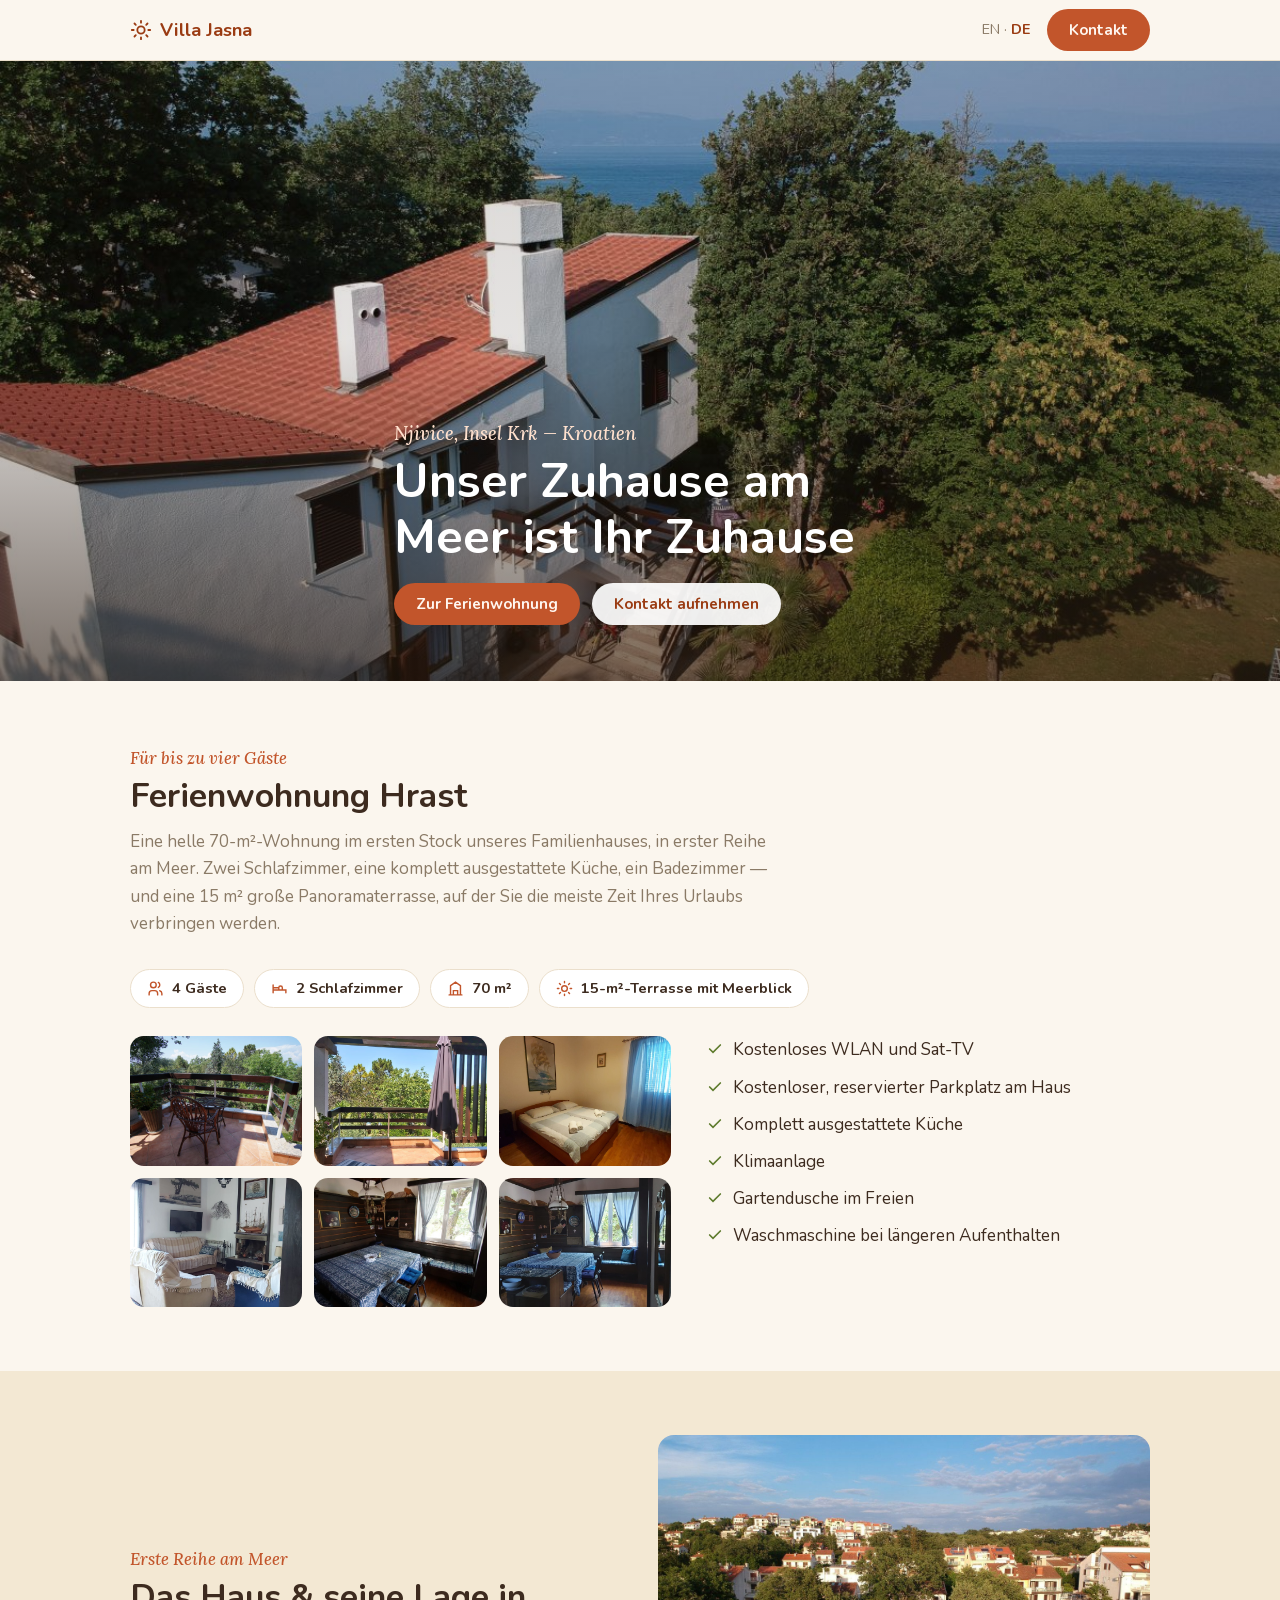
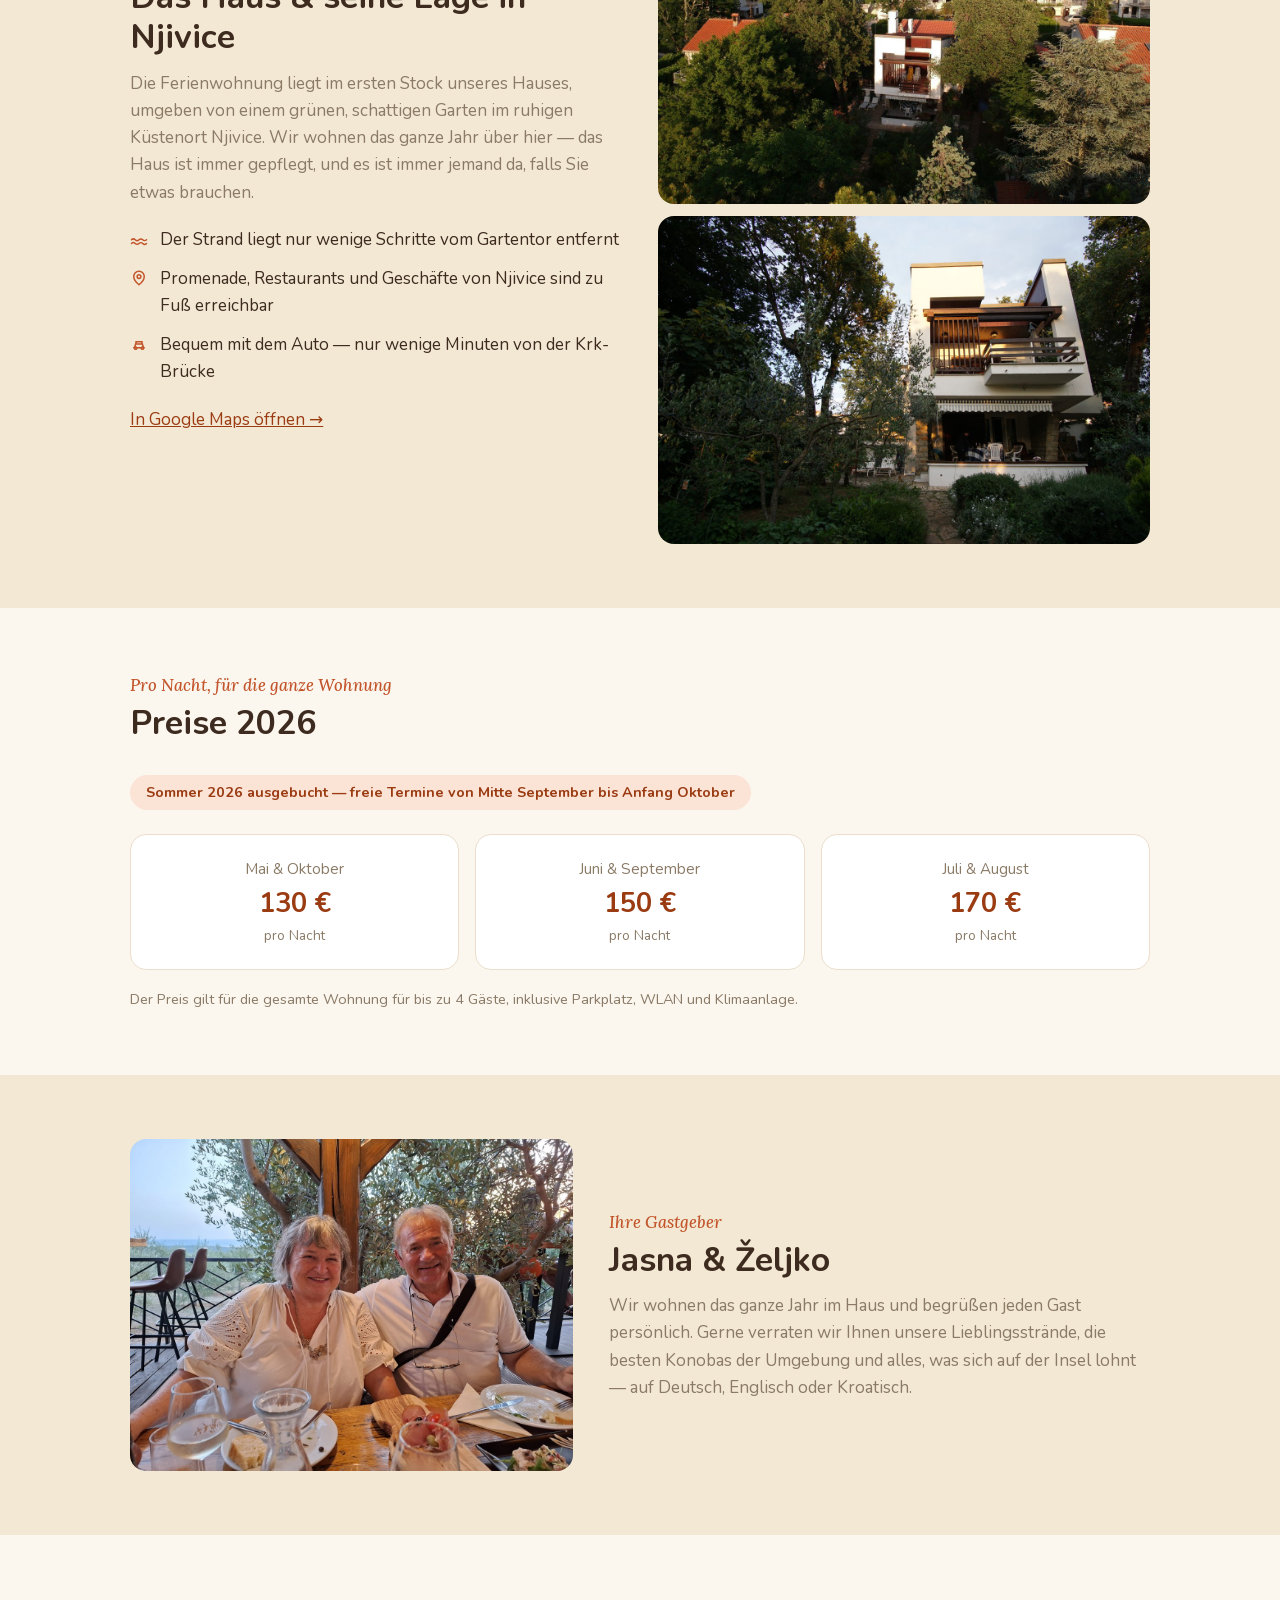
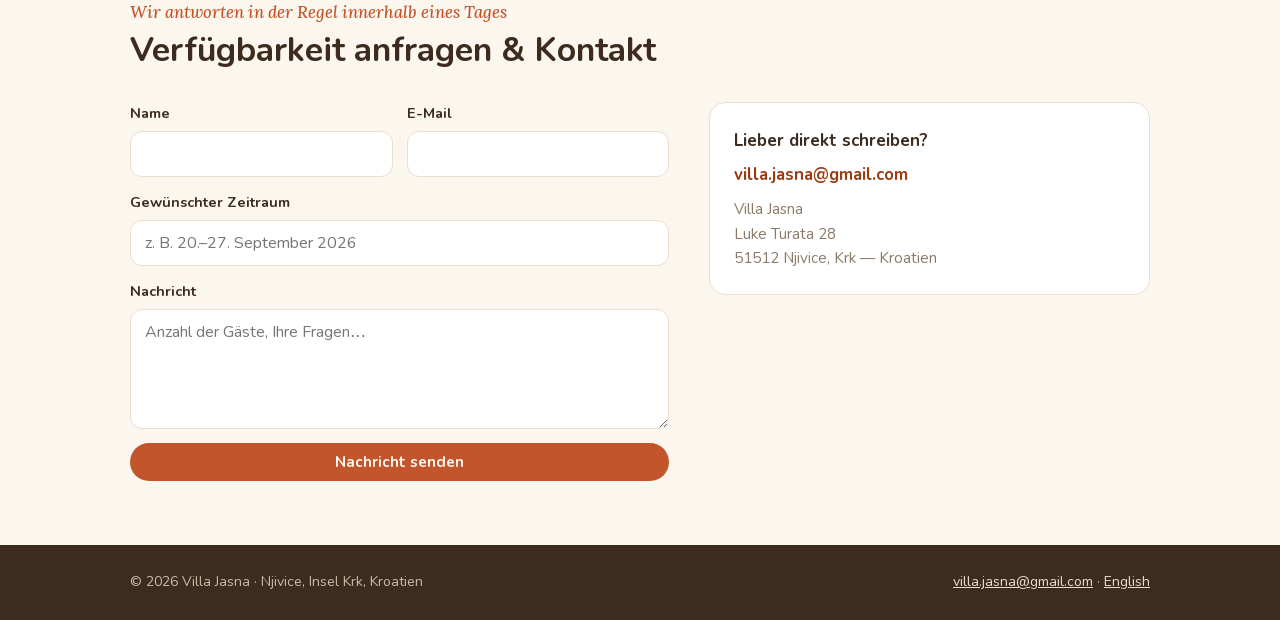
==== de/index.html @ 8fb90301 "Add files via upload" ====
<!DOCTYPE html>
<html lang="de">
<head>
  <meta charset="utf-8">
  <meta name="viewport" content="width=device-width, initial-scale=1">
  <title>Villa Jasna — Ferienwohnung am Meer in Njivice, Krk</title>
  <meta name="description" content="Familiengeführte Ferienwohnung mit Panoramaterrasse, erste Reihe am Meer in Njivice auf der Insel Krk, Kroatien. Bis zu 4 Gäste, kostenloser Parkplatz, Gastgeber vor Ort.">
  <link rel="canonical" href="https://villajasnakrk.eu/de/">
  <link rel="alternate" hreflang="en" href="https://villajasnakrk.eu/">
  <link rel="alternate" hreflang="de" href="https://villajasnakrk.eu/de/">
  <link rel="alternate" hreflang="x-default" href="https://villajasnakrk.eu/">
  <link rel="stylesheet" href="../assets/css/style.css">
  <link rel="icon" href="data:image/svg+xml,%3Csvg xmlns='http://www.w3.org/2000/svg' viewBox='0 0 24 24'%3E%3Ccircle cx='12' cy='12' r='5' fill='%23c2552b'/%3E%3C/svg%3E">
</head>
<body>

<header class="site-header">
  <div class="wrap">
    <a class="brand" href="#top" aria-label="Villa Jasna — zum Seitenanfang">
      <svg viewBox="0 0 24 24" fill="none" stroke="currentColor" stroke-width="2" stroke-linecap="round" aria-hidden="true"><circle cx="12" cy="12" r="4"/><path d="M12 2v2M12 20v2M4.9 4.9l1.4 1.4M17.7 17.7l1.4 1.4M2 12h2M20 12h2M4.9 19.1l1.4-1.4M17.7 6.3l1.4-1.4"/></svg>
      Villa Jasna
    </a>
    <div class="header-right">
      <nav class="lang" aria-label="Sprache">
        <a href="../" lang="en" hreflang="en">EN</a> · <span class="active" aria-current="page">DE</span>
      </nav>
      <a class="btn" href="#contact">Kontakt</a>
    </div>
  </div>
</header>

<main id="top">

  <div class="hero">
    <img src="../assets/img/villa-jasna-aerial-sea.jpg" alt="Luftaufnahme der Villa Jasna mit dem Meer direkt hinter dem Haus" fetchpriority="high">
    <div class="hero-overlay">
      <div class="wrap hero-content">
        <p class="kicker">Njivice, Insel Krk — Kroatien</p>
        <h1>Unser Zuhause am Meer ist Ihr Zuhause</h1>
        <div class="hero-actions">
          <a class="btn" href="#apartment">Zur Ferienwohnung</a>
          <a class="btn btn-ghost" href="#contact">Kontakt aufnehmen</a>
        </div>
      </div>
    </div>
  </div>

  <section id="apartment">
    <div class="wrap">
      <div class="section-head">
        <p class="kicker">Für bis zu vier Gäste</p>
        <h2>Ferienwohnung Hrast</h2>
        <p>Eine helle 70-m²-Wohnung im ersten Stock unseres Familienhauses, in erster Reihe am Meer. Zwei Schlafzimmer, eine komplett ausgestattete Küche, ein Badezimmer — und eine 15 m² große Panoramaterrasse, auf der Sie die meiste Zeit Ihres Urlaubs verbringen werden.</p>
      </div>
      <div class="facts">
        <span class="fact"><svg viewBox="0 0 24 24" fill="none" stroke="currentColor" stroke-width="2" stroke-linecap="round" aria-hidden="true"><path d="M9 11a4 4 0 1 0 0-8 4 4 0 0 0 0 8zM3 21v-2a4 4 0 0 1 4-4h4a4 4 0 0 1 4 4v2M16 3.5a4 4 0 0 1 0 7M21 21v-2a4 4 0 0 0-3-3.85"/></svg>4 Gäste</span>
        <span class="fact"><svg viewBox="0 0 24 24" fill="none" stroke="currentColor" stroke-width="2" stroke-linecap="round" aria-hidden="true"><path d="M3 7v11M3 14h18v4M3 11h8v3M11 11a2.5 2.5 0 0 1 5 0v3"/></svg>2 Schlafzimmer</span>
        <span class="fact"><svg viewBox="0 0 24 24" fill="none" stroke="currentColor" stroke-width="2" stroke-linecap="round" aria-hidden="true"><path d="M3 21h18M5 21V8l7-5 7 5v13M9 21v-6h6v6"/></svg>70 m²</span>
        <span class="fact"><svg viewBox="0 0 24 24" fill="none" stroke="currentColor" stroke-width="2" stroke-linecap="round" aria-hidden="true"><circle cx="12" cy="12" r="4"/><path d="M12 2v2M12 20v2M4.9 4.9l1.4 1.4M17.7 17.7l1.4 1.4M2 12h2M20 12h2M4.9 19.1l1.4-1.4M17.7 6.3l1.4-1.4"/></svg>15-m²-Terrasse mit Meerblick</span>
      </div>
      <div class="apartment-grid">
        <div class="gallery" aria-label="Fotos der Ferienwohnung">
          <button type="button"><img src="../assets/img/terrace-seating.jpg" alt="Terrasse mit Tisch und Korbstühlen, Blick ins Grüne und aufs Meer" loading="lazy"></button>
          <button type="button"><img src="../assets/img/terrace-loungers.jpg" alt="Sonnenliegen und Sonnenschirm auf der gefliesten Terrasse" loading="lazy"></button>
          <button type="button"><img src="../assets/img/bedroom.jpg" alt="Schlafzimmer mit Doppelbett und Holzboden" loading="lazy"></button>
          <button type="button"><img src="../assets/img/living-room.jpg" alt="Wohnzimmer mit Sofas, Fernseher und Kamin" loading="lazy"></button>
          <button type="button"><img src="../assets/img/dining-room.jpg" alt="Esszimmer mit großem Tisch und Sitzbänken" loading="lazy"></button>
          <button type="button"><img src="../assets/img/dining-kitchen.jpg" alt="Essbereich neben der Küche" loading="lazy"></button>
        </div>
        <ul class="amenities">
          <li><svg viewBox="0 0 24 24" fill="none" stroke="currentColor" stroke-width="2.5" stroke-linecap="round" aria-hidden="true"><path d="M4 12l5 5L20 6"/></svg>Kostenloses WLAN und Sat-TV</li>
          <li><svg viewBox="0 0 24 24" fill="none" stroke="currentColor" stroke-width="2.5" stroke-linecap="round" aria-hidden="true"><path d="M4 12l5 5L20 6"/></svg>Kostenloser, reservierter Parkplatz am Haus</li>
          <li><svg viewBox="0 0 24 24" fill="none" stroke="currentColor" stroke-width="2.5" stroke-linecap="round" aria-hidden="true"><path d="M4 12l5 5L20 6"/></svg>Komplett ausgestattete Küche</li>
          <li><svg viewBox="0 0 24 24" fill="none" stroke="currentColor" stroke-width="2.5" stroke-linecap="round" aria-hidden="true"><path d="M4 12l5 5L20 6"/></svg>Klimaanlage</li>
          <li><svg viewBox="0 0 24 24" fill="none" stroke="currentColor" stroke-width="2.5" stroke-linecap="round" aria-hidden="true"><path d="M4 12l5 5L20 6"/></svg>Gartendusche im Freien</li>
          <li><svg viewBox="0 0 24 24" fill="none" stroke="currentColor" stroke-width="2.5" stroke-linecap="round" aria-hidden="true"><path d="M4 12l5 5L20 6"/></svg>Waschmaschine bei längeren Aufenthalten</li>
        </ul>
      </div>
    </div>
  </section>

  <section id="location" class="tinted">
    <div class="wrap">
      <div class="location-grid">
        <div>
          <div class="section-head" style="margin-bottom: 0;">
            <p class="kicker">Erste Reihe am Meer</p>
            <h2>Das Haus &amp; seine Lage in Njivice</h2>
            <p>Die Ferienwohnung liegt im ersten Stock unseres Hauses, umgeben von einem grünen, schattigen Garten im ruhigen Küstenort Njivice. Wir wohnen das ganze Jahr über hier — das Haus ist immer gepflegt, und es ist immer jemand da, falls Sie etwas brauchen.</p>
          </div>
          <ul class="loc-points">
            <li><svg viewBox="0 0 24 24" fill="none" stroke="currentColor" stroke-width="2" stroke-linecap="round" aria-hidden="true"><path d="M2 18c1.5-1.5 3.5-1.5 5 0s3.5 1.5 5 0 3.5-1.5 5 0 3.5 1.5 5 0M2 13c1.5-1.5 3.5-1.5 5 0s3.5 1.5 5 0 3.5-1.5 5 0 3.5 1.5 5 0"/></svg>Der Strand liegt nur wenige Schritte vom Gartentor entfernt</li>
            <li><svg viewBox="0 0 24 24" fill="none" stroke="currentColor" stroke-width="2" stroke-linecap="round" aria-hidden="true"><path d="M12 21s-7-5.5-7-11a7 7 0 0 1 14 0c0 5.5-7 11-7 11z"/><circle cx="12" cy="10" r="2.5"/></svg>Promenade, Restaurants und Geschäfte von Njivice sind zu Fuß erreichbar</li>
            <li><svg viewBox="0 0 24 24" fill="none" stroke="currentColor" stroke-width="2" stroke-linecap="round" aria-hidden="true"><path d="M5 17h14M6 17l1.5-5h9L18 17M8 12V9h8v3"/><circle cx="7.5" cy="17.5" r="1.5"/><circle cx="16.5" cy="17.5" r="1.5"/></svg>Bequem mit dem Auto — nur wenige Minuten von der Krk-Brücke</li>
          </ul>
          <p style="margin-top: 20px;"><a href="https://maps.google.com/?q=Luke+Turata+28,+51512+Njivice,+Croatia" rel="noopener" target="_blank">In Google Maps öffnen →</a></p>
        </div>
        <div class="pics">
          <img src="../assets/img/villa-jasna-aerial-njivice.jpg" alt="Luftaufnahme des Hauses zwischen Bäumen mit dem Ort Njivice im Hintergrund" loading="lazy">
          <img src="../assets/img/house-garden.jpg" alt="Das Haus vom grünen Garten aus gesehen, am Abend" loading="lazy">
        </div>
      </div>
    </div>
  </section>

  <section id="prices">
    <div class="wrap">
      <div class="section-head">
        <p class="kicker">Pro Nacht, für die ganze Wohnung</p>
        <h2>Preise 2026</h2>
      </div>
      <p class="price-badge">Sommer 2026 ausgebucht — freie Termine von Mitte September bis Anfang Oktober</p>
      <div class="price-cards">
        <div class="price-card">
          <p class="season">Mai &amp; Oktober</p>
          <p class="amount">130 €</p>
          <p class="per">pro Nacht</p>
        </div>
        <div class="price-card">
          <p class="season">Juni &amp; September</p>
          <p class="amount">150 €</p>
          <p class="per">pro Nacht</p>
        </div>
        <div class="price-card">
          <p class="season">Juli &amp; August</p>
          <p class="amount">170 €</p>
          <p class="per">pro Nacht</p>
        </div>
      </div>
      <p class="price-note">Der Preis gilt für die gesamte Wohnung für bis zu 4 Gäste, inklusive Parkplatz, WLAN und Klimaanlage.</p>
    </div>
  </section>

  <section id="hosts" class="tinted">
    <div class="wrap">
      <div class="hosts-grid">
        <img src="../assets/img/hosts-jasna-zeljko.jpg" alt="Jasna und Željko, Ihre Gastgeber" loading="lazy">
        <div class="section-head" style="margin-bottom: 0;">
          <p class="kicker">Ihre Gastgeber</p>
          <h2>Jasna &amp; Željko</h2>
          <p>Wir wohnen das ganze Jahr im Haus und begrüßen jeden Gast persönlich. Gerne verraten wir Ihnen unsere Lieblingsstrände, die besten Konobas der Umgebung und alles, was sich auf der Insel lohnt — auf Deutsch, Englisch oder Kroatisch.</p>
        </div>
      </div>
    </div>
  </section>

  <section id="contact">
    <div class="wrap">
      <div class="section-head">
        <p class="kicker">Wir antworten in der Regel innerhalb eines Tages</p>
        <h2>Verfügbarkeit anfragen &amp; Kontakt</h2>
      </div>
      <div class="contact-grid">
        <form action="https://formsubmit.co/villa.jasna@gmail.com" method="POST">
          <p class="thanks">Vielen Dank — Ihre Nachricht wurde gesendet. Wir melden uns bald bei Ihnen!</p>
          <input type="hidden" name="_subject" value="Buchungsanfrage — villajasnakrk.eu">
          <input type="hidden" name="_next" value="https://villajasnakrk.eu/de/?sent=1#contact">
          <input type="text" name="_honey" style="display:none" tabindex="-1" autocomplete="off">
          <div class="field-row">
            <label>Name
              <input type="text" name="name" required autocomplete="name">
            </label>
            <label>E-Mail
              <input type="email" name="email" required autocomplete="email">
            </label>
          </div>
          <label>Gewünschter Zeitraum
            <input type="text" name="dates" placeholder="z. B. 20.–27. September 2026">
          </label>
          <label>Nachricht
            <textarea name="message" required placeholder="Anzahl der Gäste, Ihre Fragen…"></textarea>
          </label>
          <button class="btn" type="submit">Nachricht senden</button>
        </form>
        <div class="direct-box">
          <strong>Lieber direkt schreiben?</strong>
          <a class="mail" href="mailto:villa.jasna@gmail.com">villa.jasna@gmail.com</a>
          <p style="color: var(--muted); font-size: 0.95rem;">Villa Jasna<br>Luke Turata 28<br>51512 Njivice, Krk — Kroatien</p>
        </div>
      </div>
    </div>
  </section>

</main>

<footer class="site-footer">
  <div class="wrap">
    <span>© 2026 Villa Jasna · Njivice, Insel Krk, Kroatien</span>
    <span><a href="mailto:villa.jasna@gmail.com">villa.jasna@gmail.com</a> · <a href="../" lang="en" hreflang="en">English</a></span>
  </div>
</footer>

<dialog class="lightbox" id="lightbox" aria-label="Fotoansicht">
  <img src="" alt="">
  <div class="lb-bar">
    <button type="button" class="lb-prev" aria-label="Vorheriges Foto">‹</button>
    <button type="button" class="lb-close" aria-label="Schließen">✕</button>
    <button type="button" class="lb-next" aria-label="Nächstes Foto">›</button>
  </div>
</dialog>

<script src="../assets/js/main.js"></script>
</body>
</html>
---- assets/css/style.css ----
@font-face {
  font-family: "Nunito";
  font-style: normal;
  font-weight: 200 1000;
  font-display: swap;
  src: url("../fonts/nunito-latin.woff2") format("woff2");
  unicode-range: U+0000-00FF, U+2013-2014, U+2019, U+20AC;
}
@font-face {
  font-family: "Nunito";
  font-style: normal;
  font-weight: 200 1000;
  font-display: swap;
  src: url("../fonts/nunito-latin-ext.woff2") format("woff2");
  unicode-range: U+0100-02BA, U+1E00-1EFF;
}
@font-face {
  font-family: "Lora";
  font-style: italic;
  font-weight: 500;
  font-display: swap;
  src: url("../fonts/lora-italic-latin.woff2") format("woff2");
  unicode-range: U+0000-00FF, U+2013-2014, U+2019, U+20AC;
}
@font-face {
  font-family: "Lora";
  font-style: italic;
  font-weight: 500;
  font-display: swap;
  src: url("../fonts/lora-italic-latin-ext.woff2") format("woff2");
  unicode-range: U+0100-02BA, U+1E00-1EFF;
}

:root {
  --bg: #fbf6ee;
  --card: #ffffff;
  --sand: #f3e8d3;
  --ink: #3d2b1f;
  --muted: #8a7a66;
  --terra: #c2552b;
  --terra-dark: #9a3b12;
  --terra-soft: #fbe3d6;
  --olive: #5e7b2d;
  --olive-bg: #edf3dd;
  --line: #ebdfcc;
}

* { box-sizing: border-box; margin: 0; padding: 0; }
html { scroll-behavior: smooth; }
body {
  font-family: "Nunito", system-ui, sans-serif;
  background: var(--bg);
  color: var(--ink);
  line-height: 1.6;
  font-size: 17px;
}
img { max-width: 100%; display: block; }
a { color: var(--terra-dark); }

.wrap { max-width: 1060px; margin: 0 auto; padding: 0 20px; }

/* Header */
.site-header {
  position: sticky;
  top: 0;
  z-index: 50;
  background: rgba(251, 246, 238, 0.94);
  backdrop-filter: blur(6px);
  border-bottom: 1px solid var(--line);
}
.site-header .wrap {
  display: flex;
  align-items: center;
  justify-content: space-between;
  height: 60px;
}
.brand {
  display: flex;
  align-items: center;
  gap: 8px;
  font-weight: 700;
  font-size: 1.15rem;
  color: var(--terra-dark);
  text-decoration: none;
}
.brand svg { width: 22px; height: 22px; }
.header-right { display: flex; align-items: center; gap: 16px; }
.lang { font-size: 0.9rem; color: var(--muted); }
.lang a { text-decoration: none; color: var(--muted); }
.lang .active { color: var(--terra-dark); font-weight: 700; }
.btn {
  display: inline-block;
  background: var(--terra);
  color: #fff7f0;
  font-weight: 700;
  font-size: 0.95rem;
  padding: 9px 22px;
  border-radius: 999px;
  text-decoration: none;
  border: none;
  cursor: pointer;
  font-family: inherit;
  transition: background 0.15s;
}
.btn:hover { background: var(--terra-dark); }
.btn-ghost {
  background: rgba(255, 255, 255, 0.92);
  color: var(--terra-dark);
}
.btn-ghost:hover { background: #ffffff; }

/* Hero */
.hero { position: relative; }
.hero img {
  width: 100%;
  height: min(78vh, 620px);
  object-fit: cover;
}
.hero-overlay {
  position: absolute;
  inset: 0;
  background: linear-gradient(to top, rgba(40, 24, 12, 0.62) 0%, rgba(40, 24, 12, 0.12) 55%, rgba(40, 24, 12, 0.18) 100%);
  display: flex;
  align-items: flex-end;
}
.hero-content { padding-bottom: 56px; color: #fff; }
.hero-content .kicker {
  font-family: "Lora", serif;
  font-style: italic;
  font-size: 1.15rem;
  color: #ffe1ce;
  margin-bottom: 6px;
}
.hero-content h1 {
  font-size: clamp(1.9rem, 5vw, 3rem);
  line-height: 1.15;
  font-weight: 700;
  max-width: 17ch;
  margin-bottom: 18px;
  text-wrap: balance;
}
.hero-actions { display: flex; gap: 12px; flex-wrap: wrap; }

/* Sections */
section { padding: 64px 0; }
section.tinted { background: var(--sand); }
.section-head { max-width: 640px; margin-bottom: 32px; }
.section-head .kicker {
  font-family: "Lora", serif;
  font-style: italic;
  color: var(--terra);
  font-size: 1.05rem;
  margin-bottom: 4px;
}
.section-head h2 {
  font-size: clamp(1.5rem, 3.5vw, 2.1rem);
  line-height: 1.2;
  margin-bottom: 12px;
}
.section-head p { color: var(--muted); }

/* Apartment facts + amenities */
.facts {
  display: flex;
  flex-wrap: wrap;
  gap: 10px;
  margin-bottom: 28px;
}
.fact {
  display: flex;
  align-items: center;
  gap: 8px;
  background: var(--card);
  border: 1px solid var(--line);
  border-radius: 999px;
  padding: 7px 16px;
  font-size: 0.92rem;
  font-weight: 700;
  color: var(--ink);
}
.fact svg { width: 17px; height: 17px; color: var(--terra); flex: none; }

.apartment-grid {
  display: grid;
  grid-template-columns: 1.1fr 0.9fr;
  gap: 36px;
  align-items: start;
}
.amenities { list-style: none; display: grid; gap: 10px; }
.amenities li {
  display: flex;
  gap: 10px;
  align-items: baseline;
  color: var(--ink);
}
.amenities svg { width: 16px; height: 16px; color: var(--olive); flex: none; transform: translateY(2px); }

/* Gallery */
.gallery {
  display: grid;
  grid-template-columns: repeat(3, 1fr);
  gap: 12px;
}
.gallery button {
  border: none;
  padding: 0;
  background: none;
  cursor: pointer;
  border-radius: 14px;
  overflow: hidden;
  aspect-ratio: 4 / 3;
}
.gallery img {
  width: 100%;
  height: 100%;
  object-fit: cover;
  transition: transform 0.25s;
}
.gallery button:hover img { transform: scale(1.04); }

/* Location */
.location-grid {
  display: grid;
  grid-template-columns: 1fr 1fr;
  gap: 36px;
  align-items: center;
}
.location-grid .pics { display: grid; gap: 12px; }
.location-grid .pics img { border-radius: 16px; }
.loc-points { list-style: none; display: grid; gap: 12px; margin-top: 20px; }
.loc-points li { display: flex; gap: 12px; align-items: baseline; }
.loc-points svg { width: 18px; height: 18px; color: var(--terra); flex: none; transform: translateY(3px); }

/* Prices */
.price-badge {
  display: inline-block;
  background: var(--terra-soft);
  color: var(--terra-dark);
  font-weight: 700;
  font-size: 0.9rem;
  padding: 6px 16px;
  border-radius: 999px;
  margin-bottom: 24px;
}
.price-cards {
  display: grid;
  grid-template-columns: repeat(3, 1fr);
  gap: 16px;
}
.price-card {
  background: var(--card);
  border: 1px solid var(--line);
  border-radius: 16px;
  padding: 22px 24px;
  text-align: center;
}
.price-card .season { color: var(--muted); font-size: 0.95rem; }
.price-card .amount { font-size: 1.7rem; font-weight: 700; color: var(--terra-dark); }
.price-card .per { color: var(--muted); font-size: 0.85rem; }
.price-note { color: var(--muted); font-size: 0.9rem; margin-top: 18px; }

/* Hosts */
.hosts-grid {
  display: grid;
  grid-template-columns: 0.9fr 1.1fr;
  gap: 36px;
  align-items: center;
}
.hosts-grid img { border-radius: 16px; }

/* Contact */
.contact-grid {
  display: grid;
  grid-template-columns: 1.1fr 0.9fr;
  gap: 40px;
  align-items: start;
}
form { display: grid; gap: 14px; }
.field-row { display: grid; grid-template-columns: 1fr 1fr; gap: 14px; }
label { font-weight: 700; font-size: 0.9rem; display: grid; gap: 6px; }
input, textarea {
  font-family: inherit;
  font-size: 1rem;
  padding: 11px 14px;
  border: 1px solid var(--line);
  border-radius: 12px;
  background: var(--card);
  color: var(--ink);
  width: 100%;
}
input:focus, textarea:focus {
  outline: 2px solid var(--terra);
  outline-offset: 1px;
  border-color: var(--terra);
}
textarea { min-height: 120px; resize: vertical; }
.direct-box {
  background: var(--card);
  border: 1px solid var(--line);
  border-radius: 16px;
  padding: 24px;
  display: grid;
  gap: 8px;
}
.direct-box .mail {
  font-weight: 700;
  font-size: 1.05rem;
  color: var(--terra-dark);
  text-decoration: none;
  overflow-wrap: anywhere;
}
.direct-box .mail:hover { text-decoration: underline; }
.thanks {
  display: none;
  background: var(--olive-bg);
  color: var(--olive);
  font-weight: 700;
  border-radius: 12px;
  padding: 12px 16px;
}
.thanks.show { display: block; }

/* Footer */
.site-footer {
  background: #3d2b1f;
  color: #c9b9a4;
  font-size: 0.88rem;
  padding: 26px 0;
}
.site-footer .wrap {
  display: flex;
  justify-content: space-between;
  gap: 12px;
  flex-wrap: wrap;
}
.site-footer a { color: #e8dcc9; }

/* Lightbox */
dialog.lightbox {
  border: none;
  background: transparent;
  padding: 0;
  max-width: 92vw;
  max-height: 92vh;
}
dialog.lightbox::backdrop { background: rgba(30, 18, 8, 0.85); }
dialog.lightbox img {
  max-width: 92vw;
  max-height: 86vh;
  border-radius: 12px;
  object-fit: contain;
  margin: 0 auto;
}
.lb-bar {
  display: flex;
  justify-content: center;
  gap: 10px;
  margin-top: 12px;
}
.lb-bar button {
  background: rgba(255, 255, 255, 0.92);
  border: none;
  border-radius: 999px;
  width: 42px;
  height: 42px;
  font-size: 1.1rem;
  color: var(--ink);
  cursor: pointer;
}

/* Mobile */
@media (max-width: 760px) {
  section { padding: 48px 0; }
  .apartment-grid, .location-grid, .hosts-grid, .contact-grid, .field-row { grid-template-columns: 1fr; }
  .gallery { grid-template-columns: repeat(2, 1fr); }
  .price-cards { grid-template-columns: 1fr; }
  .hero img { height: 72vh; }
  .header-right .btn { padding: 8px 16px; font-size: 0.88rem; }
  .hosts-grid img { order: -1; }
}
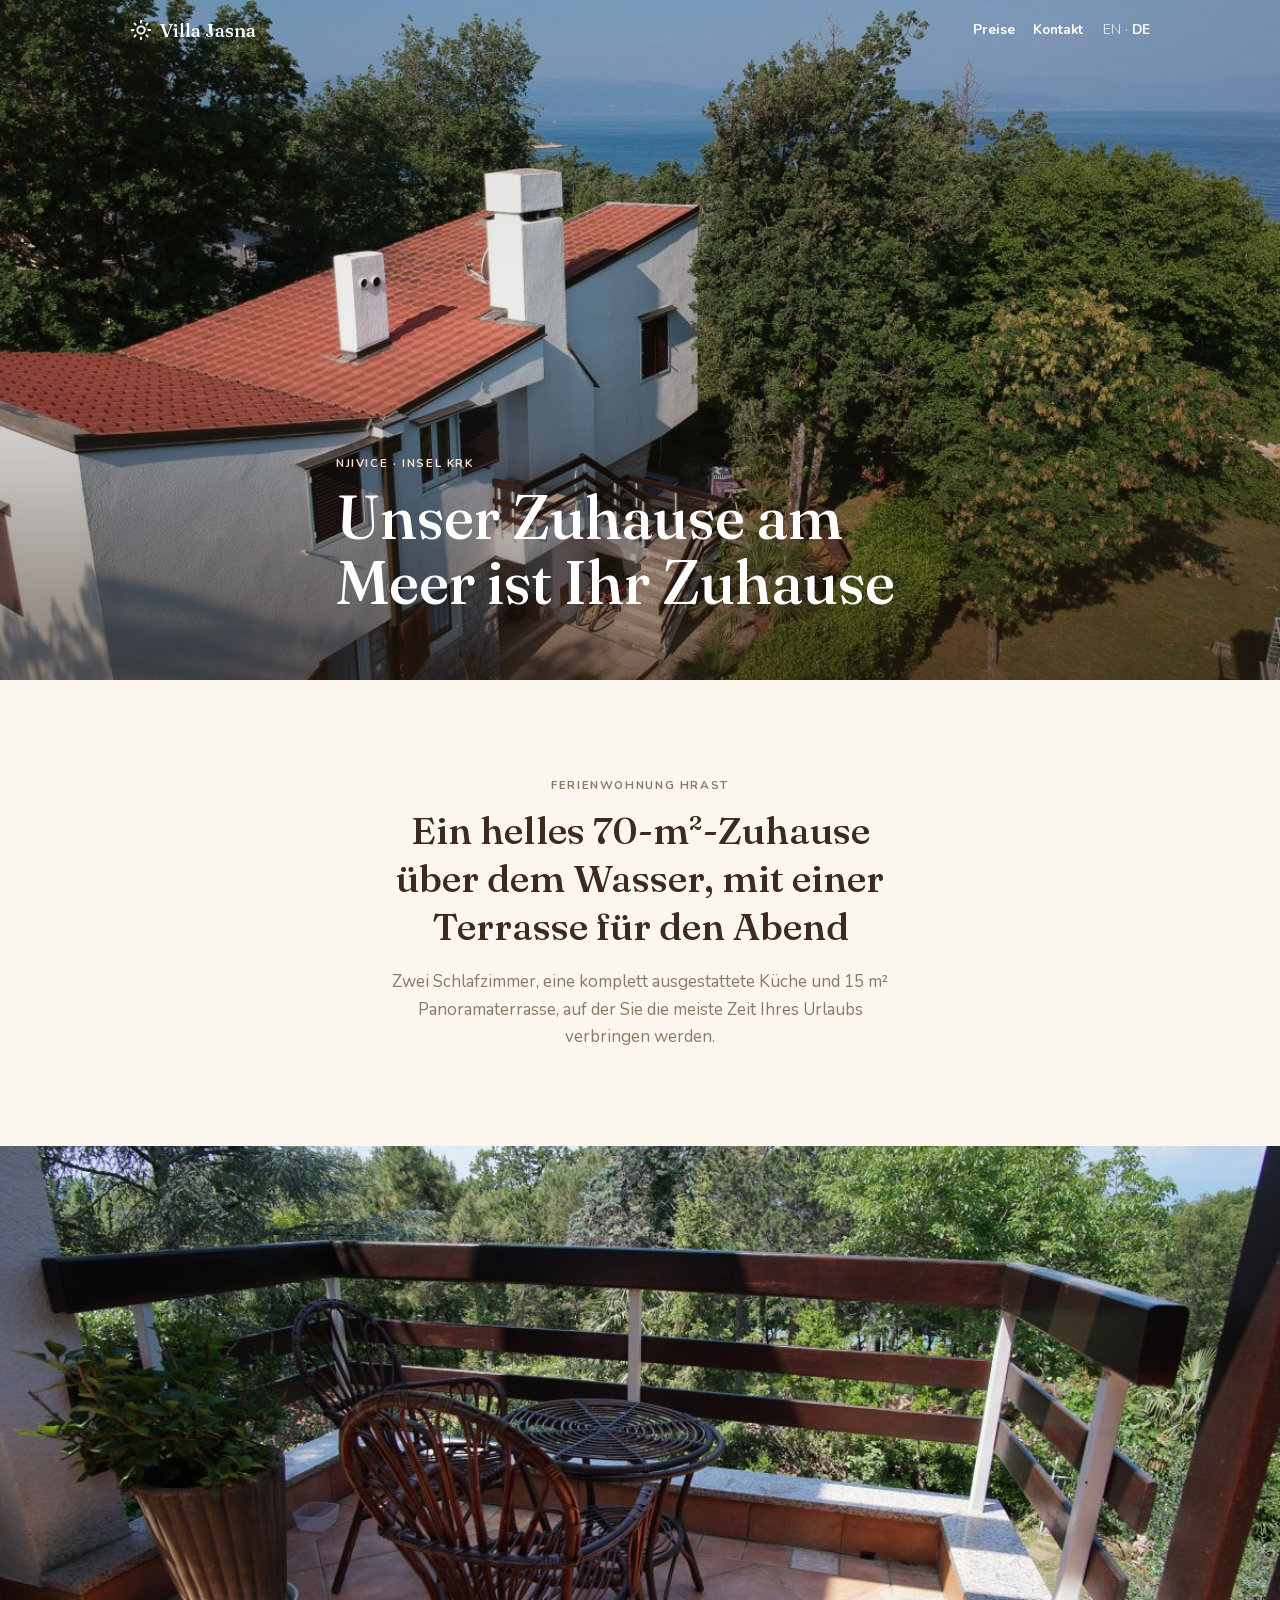
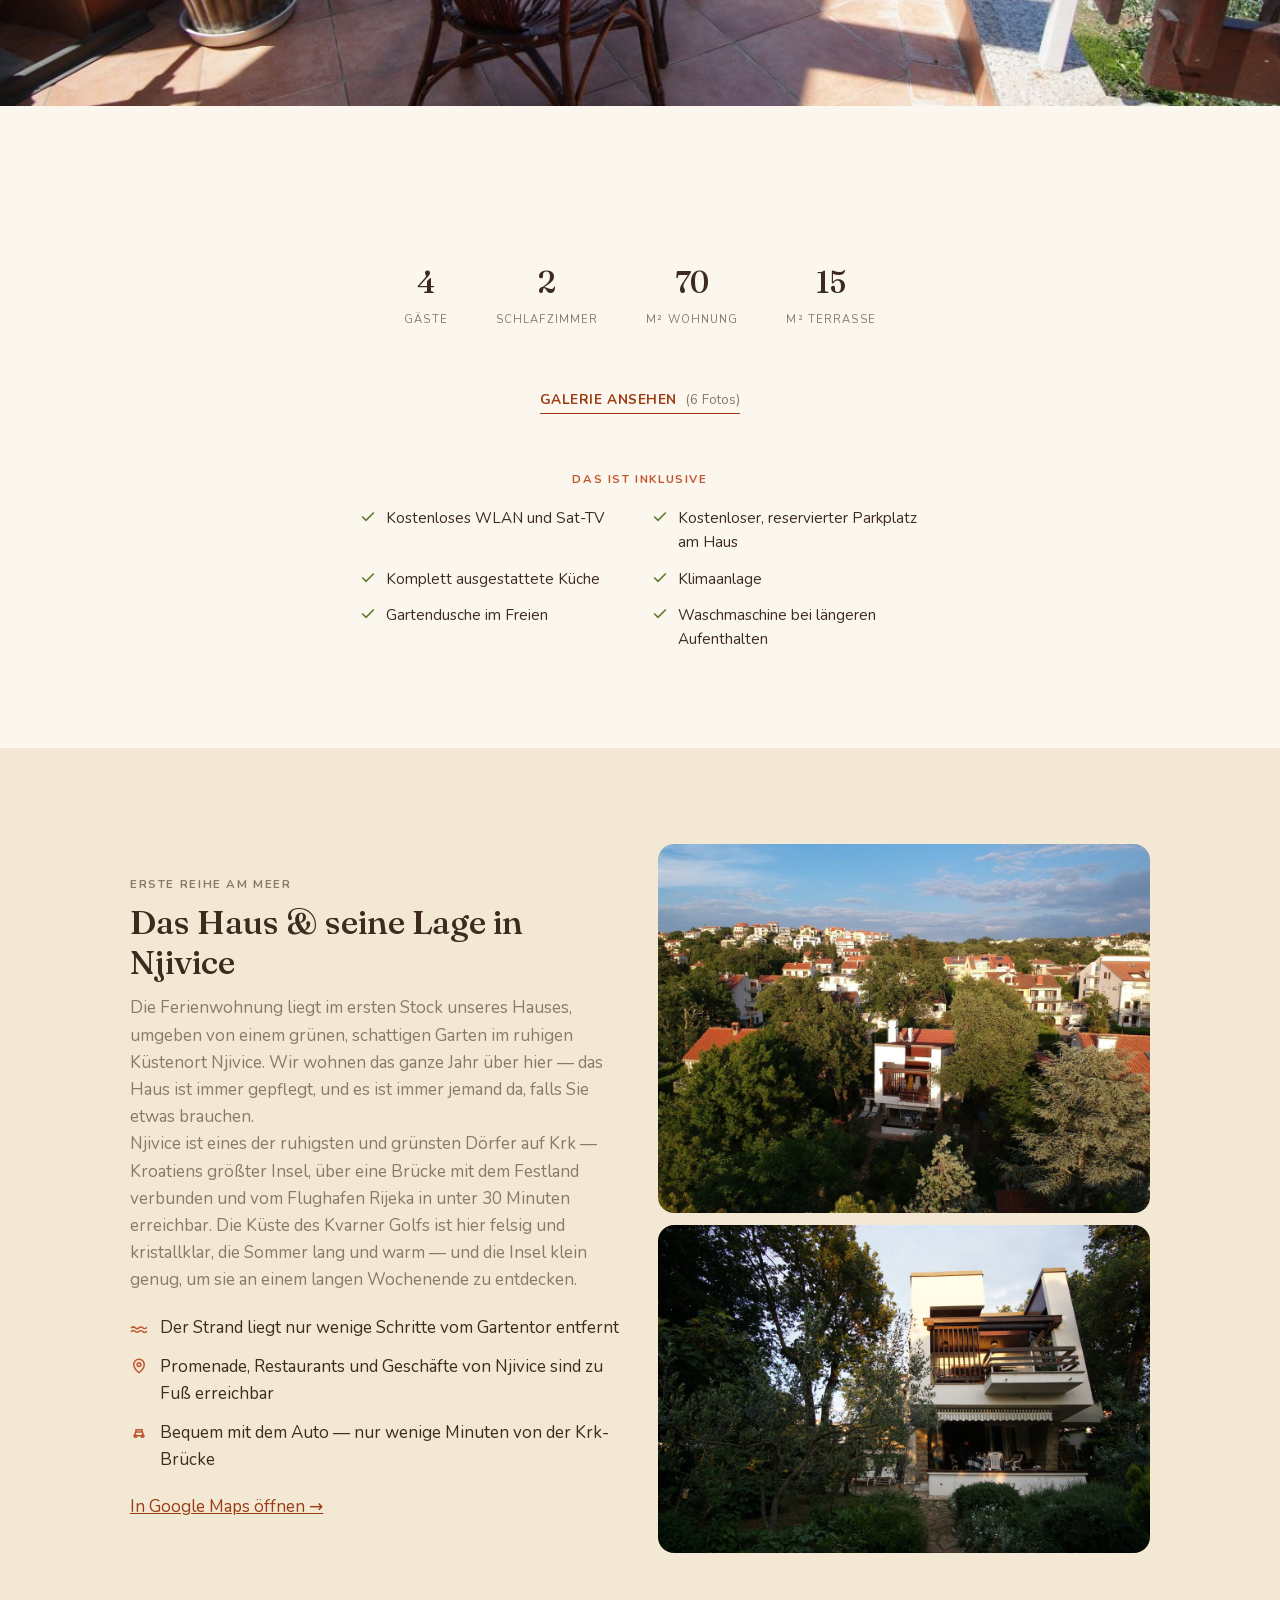
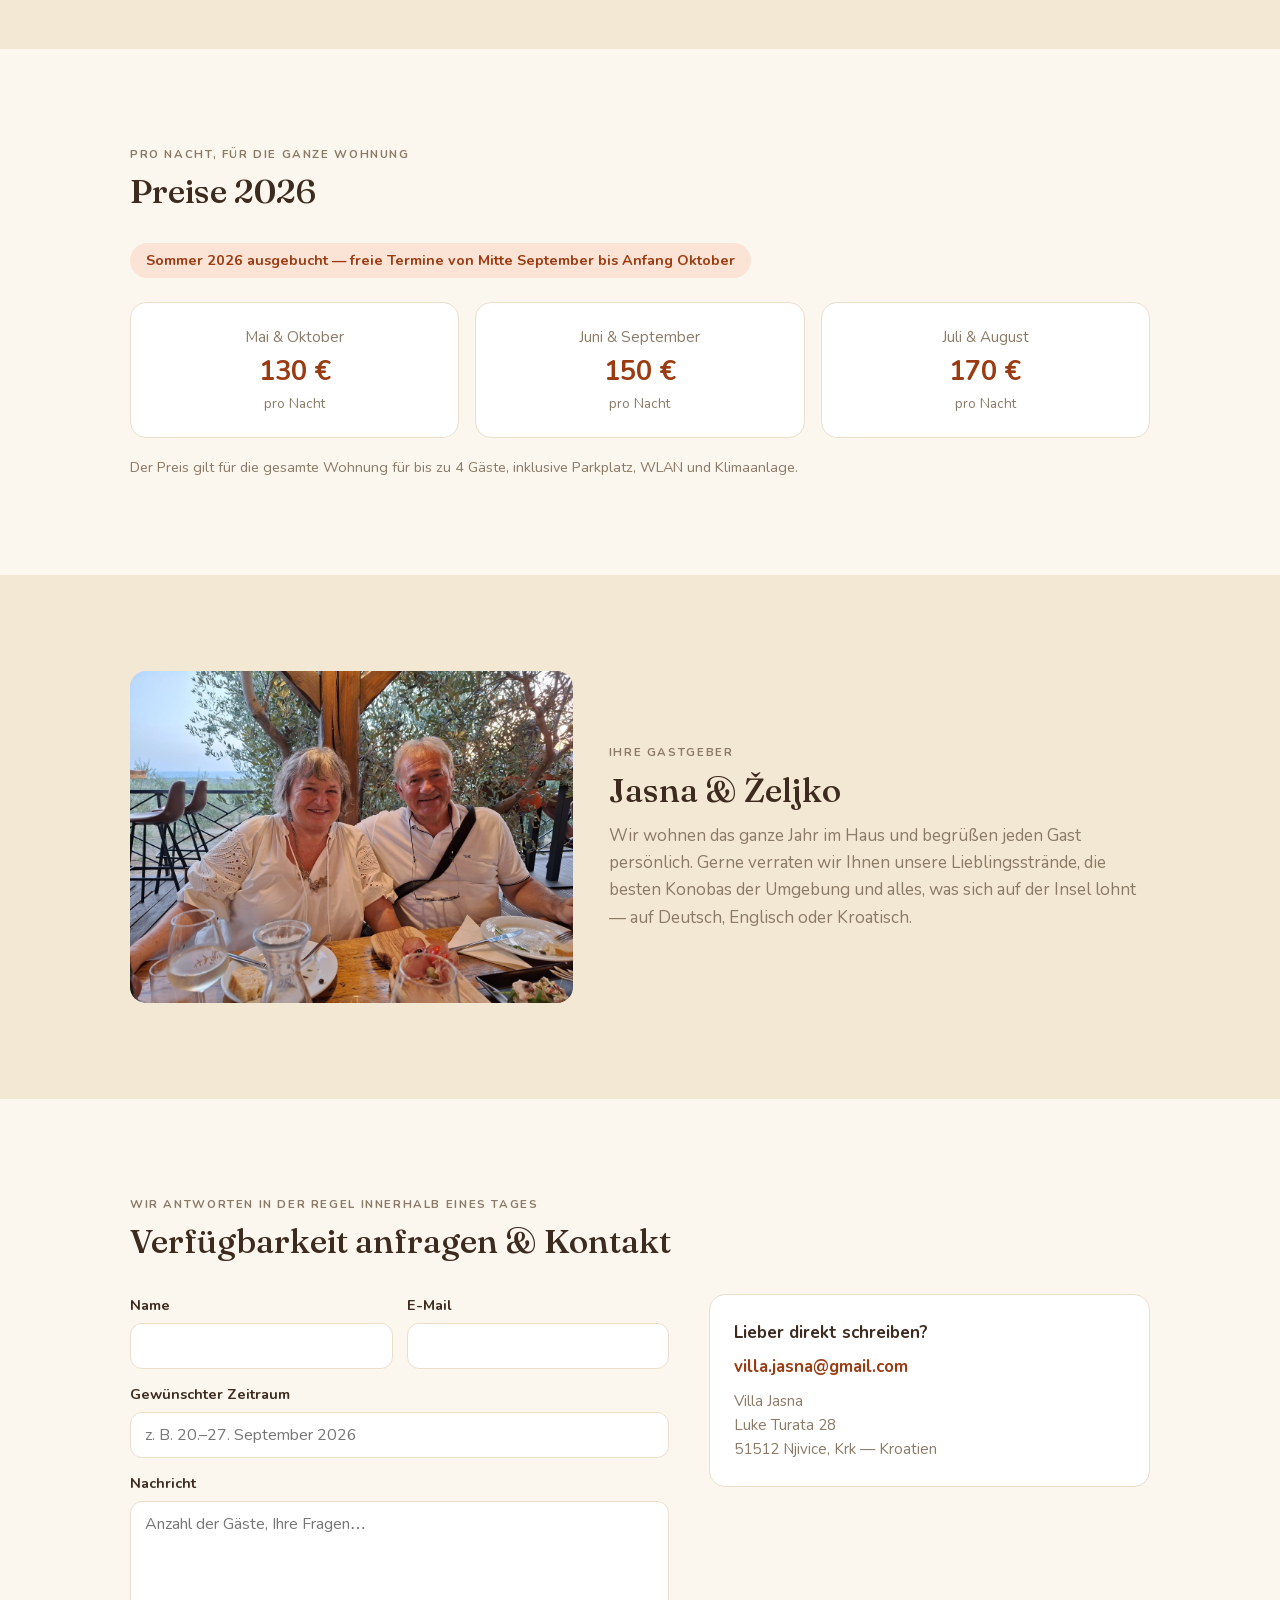
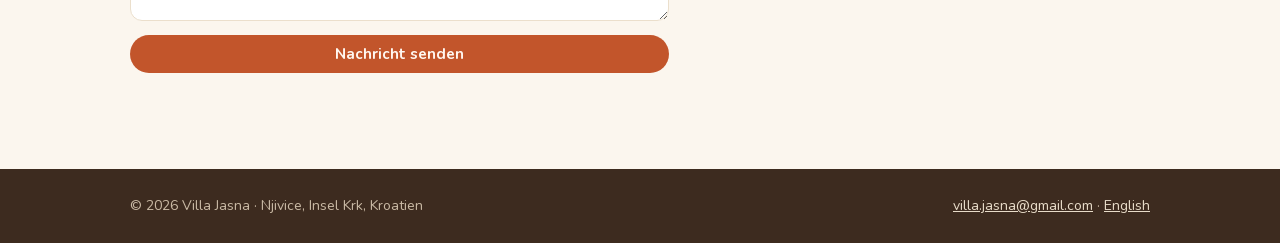
==== commit 7e8fe347: "Add files via upload" ====
--- a/de/index.html
+++ b/de/index.html
@@ -3,13 +3,77 @@
 <head>
   <meta charset="utf-8">
   <meta name="viewport" content="width=device-width, initial-scale=1">
-  <title>Villa Jasna — Ferienwohnung am Meer in Njivice, Krk</title>
-  <meta name="description" content="Familiengeführte Ferienwohnung mit Panoramaterrasse, erste Reihe am Meer in Njivice auf der Insel Krk, Kroatien. Bis zu 4 Gäste, kostenloser Parkplatz, Gastgeber vor Ort.">
+  <title>Ferienwohnung Insel Krk, Kroatien — Villa Jasna Njivice</title>
+  <meta name="description" content="70 m² Ferienwohnung in Njivice, Insel Krk — erste Reihe am Meer, Panoramaterrasse, 2 Schlafzimmer, bis zu 4 Gäste. Gastgeber vor Ort. Ab 130 €/Nacht.">
   <link rel="canonical" href="https://villajasnakrk.eu/de/">
   <link rel="alternate" hreflang="en" href="https://villajasnakrk.eu/">
   <link rel="alternate" hreflang="de" href="https://villajasnakrk.eu/de/">
   <link rel="alternate" hreflang="x-default" href="https://villajasnakrk.eu/">
-  <link rel="stylesheet" href="../assets/css/style.css">
+  <meta property="og:type" content="website">
+  <meta property="og:url" content="https://villajasnakrk.eu/de/">
+  <meta property="og:title" content="Ferienwohnung Insel Krk — Villa Jasna, Njivice">
+  <meta property="og:description" content="70 m² Ferienwohnung, erste Reihe am Meer in Njivice, Krk. Panoramaterrasse, 2 Schlafzimmer, bis zu 4 Gäste. Gastgeber vor Ort. Ab 130 €/Nacht.">
+  <meta property="og:image" content="https://villajasnakrk.eu/assets/img/villa-jasna-aerial-sea.jpg">
+  <meta property="og:image:width" content="1200">
+  <meta property="og:image:height" content="900">
+  <meta property="og:image:alt" content="Luftaufnahme der Villa Jasna mit der Adria direkt hinter dem Haus">
+  <meta property="og:locale" content="de_DE">
+  <meta property="og:locale:alternate" content="en_GB">
+  <meta property="og:site_name" content="Villa Jasna">
+  <meta name="twitter:card" content="summary_large_image">
+  <script type="application/ld+json">
+  {
+    "@context": "https://schema.org",
+    "@type": "LodgingBusiness",
+    "name": "Villa Jasna",
+    "description": "Familiengeführte Ferienwohnung mit Panoramaterrasse, erste Reihe am Meer in Njivice auf der Insel Krk, Kroatien. Bis zu 4 Gäste, 2 Schlafzimmer, kostenloser Parkplatz.",
+    "url": "https://villajasnakrk.eu/de/",
+    "email": "villa.jasna@gmail.com",
+    "address": {
+      "@type": "PostalAddress",
+      "streetAddress": "Luke Turata 28",
+      "addressLocality": "Njivice",
+      "postalCode": "51512",
+      "addressRegion": "Primorje-Gorski Kotar",
+      "addressCountry": "HR"
+    },
+    "geo": {
+      "@type": "GeoCoordinates",
+      "latitude": 45.1736,
+      "longitude": 14.5408
+    },
+    "image": [
+      "https://villajasnakrk.eu/assets/img/villa-jasna-aerial-sea.jpg",
+      "https://villajasnakrk.eu/assets/img/terrace-seating.jpg",
+      "https://villajasnakrk.eu/assets/img/terrace-loungers.jpg",
+      "https://villajasnakrk.eu/assets/img/bedroom.jpg",
+      "https://villajasnakrk.eu/assets/img/living-room.jpg"
+    ],
+    "priceRange": "130–170 € pro Nacht",
+    "currenciesAccepted": "EUR",
+    "availableLanguage": ["Deutsch", "Englisch", "Kroatisch"],
+    "amenityFeature": [
+      {"@type": "LocationFeatureSpecification", "name": "Kostenloses WLAN", "value": true},
+      {"@type": "LocationFeatureSpecification", "name": "Klimaanlage", "value": true},
+      {"@type": "LocationFeatureSpecification", "name": "Kostenloser Parkplatz", "value": true},
+      {"@type": "LocationFeatureSpecification", "name": "Komplett ausgestattete Küche", "value": true},
+      {"@type": "LocationFeatureSpecification", "name": "Meerblick-Terrasse", "value": true},
+      {"@type": "LocationFeatureSpecification", "name": "Gartendusche", "value": true}
+    ],
+    "containsPlace": {
+      "@type": "Apartment",
+      "name": "Ferienwohnung Hrast",
+      "description": "Helle 70 m² Ferienwohnung im ersten Stock, erste Reihe am Meer. 2 Schlafzimmer, Panoramaterrasse 15 m², Badezimmer, komplett ausgestattete Küche.",
+      "numberOfBedrooms": 2,
+      "numberOfBathroomsTotal": 1,
+      "floorSize": {"@type": "QuantitativeValue", "value": 70, "unitCode": "MTK"},
+      "occupancy": {"@type": "QuantitativeValue", "maxValue": 4}
+    },
+    "checkinTime": "14:00",
+    "checkoutTime": "10:00"
+  }
+  </script>
+  <link rel="stylesheet" href="../assets/css/style.css?v=5">
   <link rel="icon" href="data:image/svg+xml,%3Csvg xmlns='http://www.w3.org/2000/svg' viewBox='0 0 24 24'%3E%3Ccircle cx='12' cy='12' r='5' fill='%23c2552b'/%3E%3C/svg%3E">
 </head>
 <body>
@@ -21,10 +85,13 @@
       Villa Jasna
     </a>
     <div class="header-right">
+      <nav class="nav-links" aria-label="Schnellzugriff">
+        <a href="#prices">Preise</a>
+        <a href="#contact">Kontakt</a>
+      </nav>
       <nav class="lang" aria-label="Sprache">
         <a href="../" lang="en" hreflang="en">EN</a> · <span class="active" aria-current="page">DE</span>
       </nav>
-      <a class="btn" href="#contact">Kontakt</a>
     </div>
   </div>
 </header>
@@ -35,38 +102,45 @@
     <img src="../assets/img/villa-jasna-aerial-sea.jpg" alt="Luftaufnahme der Villa Jasna mit dem Meer direkt hinter dem Haus" fetchpriority="high">
     <div class="hero-overlay">
       <div class="wrap hero-content">
-        <p class="kicker">Njivice, Insel Krk — Kroatien</p>
-        <h1>Unser Zuhause am Meer ist Ihr Zuhause</h1>
-        <div class="hero-actions">
-          <a class="btn" href="#apartment">Zur Ferienwohnung</a>
-          <a class="btn btn-ghost" href="#contact">Kontakt aufnehmen</a>
-        </div>
+        <p class="kicker">Njivice · Insel Krk</p>
+        <h1>Unser Zuhause am Meer ist Ihr Zuhause <span class="sr-only">— Ferienwohnung in Njivice, Insel Krk, Kroatien</span></h1>
       </div>
     </div>
   </div>
 
   <section id="apartment">
-    <div class="wrap">
-      <div class="section-head">
-        <p class="kicker">Für bis zu vier Gäste</p>
-        <h2>Ferienwohnung Hrast</h2>
-        <p>Eine helle 70-m²-Wohnung im ersten Stock unseres Familienhauses, in erster Reihe am Meer. Zwei Schlafzimmer, eine komplett ausgestattete Küche, ein Badezimmer — und eine 15 m² große Panoramaterrasse, auf der Sie die meiste Zeit Ihres Urlaubs verbringen werden.</p>
-      </div>
-      <div class="facts">
-        <span class="fact"><svg viewBox="0 0 24 24" fill="none" stroke="currentColor" stroke-width="2" stroke-linecap="round" aria-hidden="true"><path d="M9 11a4 4 0 1 0 0-8 4 4 0 0 0 0 8zM3 21v-2a4 4 0 0 1 4-4h4a4 4 0 0 1 4 4v2M16 3.5a4 4 0 0 1 0 7M21 21v-2a4 4 0 0 0-3-3.85"/></svg>4 Gäste</span>
-        <span class="fact"><svg viewBox="0 0 24 24" fill="none" stroke="currentColor" stroke-width="2" stroke-linecap="round" aria-hidden="true"><path d="M3 7v11M3 14h18v4M3 11h8v3M11 11a2.5 2.5 0 0 1 5 0v3"/></svg>2 Schlafzimmer</span>
-        <span class="fact"><svg viewBox="0 0 24 24" fill="none" stroke="currentColor" stroke-width="2" stroke-linecap="round" aria-hidden="true"><path d="M3 21h18M5 21V8l7-5 7 5v13M9 21v-6h6v6"/></svg>70 m²</span>
-        <span class="fact"><svg viewBox="0 0 24 24" fill="none" stroke="currentColor" stroke-width="2" stroke-linecap="round" aria-hidden="true"><circle cx="12" cy="12" r="4"/><path d="M12 2v2M12 20v2M4.9 4.9l1.4 1.4M17.7 17.7l1.4 1.4M2 12h2M20 12h2M4.9 19.1l1.4-1.4M17.7 6.3l1.4-1.4"/></svg>15-m²-Terrasse mit Meerblick</span>
-      </div>
-      <div class="apartment-grid">
-        <div class="gallery" aria-label="Fotos der Ferienwohnung">
-          <button type="button"><img src="../assets/img/terrace-seating.jpg" alt="Terrasse mit Tisch und Korbstühlen, Blick ins Grüne und aufs Meer" loading="lazy"></button>
-          <button type="button"><img src="../assets/img/terrace-loungers.jpg" alt="Sonnenliegen und Sonnenschirm auf der gefliesten Terrasse" loading="lazy"></button>
-          <button type="button"><img src="../assets/img/bedroom.jpg" alt="Schlafzimmer mit Doppelbett und Holzboden" loading="lazy"></button>
-          <button type="button"><img src="../assets/img/living-room.jpg" alt="Wohnzimmer mit Sofas, Fernseher und Kamin" loading="lazy"></button>
-          <button type="button"><img src="../assets/img/dining-room.jpg" alt="Esszimmer mit großem Tisch und Sitzbänken" loading="lazy"></button>
-          <button type="button"><img src="../assets/img/dining-kitchen.jpg" alt="Essbereich neben der Küche" loading="lazy"></button>
-        </div>
+    <div class="wrap intro-block">
+      <p class="kicker">Ferienwohnung Hrast</p>
+      <h2>Ein helles 70-m²-Zuhause über dem Wasser, mit einer Terrasse für den Abend</h2>
+      <p>Zwei Schlafzimmer, eine komplett ausgestattete Küche und 15 m² Panoramaterrasse, auf der Sie die meiste Zeit Ihres Urlaubs verbringen werden.</p>
+    </div>
+  </section>
+
+  <div class="photo-break">
+    <img src="../assets/img/terrace-seating.jpg" alt="Terrasse mit Tisch und Korbstühlen, Blick ins Grüne und aufs Meer" loading="lazy">
+  </div>
+
+  <section>
+    <div class="wrap">
+      <div class="number-row">
+        <div><p class="big">4</p><p class="label">Gäste</p></div>
+        <div><p class="big">2</p><p class="label">Schlafzimmer</p></div>
+        <div><p class="big">70</p><p class="label">m² Wohnung</p></div>
+        <div><p class="big">15</p><p class="label">m² Terrasse</p></div>
+      </div>
+      <div class="gallery-trigger-wrap">
+        <button type="button" class="gallery-trigger">Galerie ansehen <span>(6 Fotos)</span></button>
+      </div>
+      <div class="gallery" aria-label="Fotos der Ferienwohnung" hidden>
+        <button type="button"><img src="../assets/img/terrace-seating.jpg" alt="Terrasse mit Tisch und Korbstühlen, Blick ins Grüne und aufs Meer" loading="lazy"></button>
+        <button type="button"><img src="../assets/img/terrace-loungers.jpg" alt="Sonnenliegen und Sonnenschirm auf der gefliesten Terrasse" loading="lazy"></button>
+        <button type="button"><img src="../assets/img/bedroom.jpg" alt="Schlafzimmer mit Doppelbett und Holzboden" loading="lazy"></button>
+        <button type="button"><img src="../assets/img/living-room.jpg" alt="Wohnzimmer mit Sofas, Fernseher und Kamin" loading="lazy"></button>
+        <button type="button"><img src="../assets/img/dining-room.jpg" alt="Esszimmer mit großem Tisch und Sitzbänken" loading="lazy"></button>
+        <button type="button"><img src="../assets/img/dining-kitchen.jpg" alt="Essbereich neben der Küche" loading="lazy"></button>
+      </div>
+      <div class="amenities-block">
+        <p class="kicker">Das ist inklusive</p>
         <ul class="amenities">
           <li><svg viewBox="0 0 24 24" fill="none" stroke="currentColor" stroke-width="2.5" stroke-linecap="round" aria-hidden="true"><path d="M4 12l5 5L20 6"/></svg>Kostenloses WLAN und Sat-TV</li>
           <li><svg viewBox="0 0 24 24" fill="none" stroke="currentColor" stroke-width="2.5" stroke-linecap="round" aria-hidden="true"><path d="M4 12l5 5L20 6"/></svg>Kostenloser, reservierter Parkplatz am Haus</li>
@@ -87,6 +161,7 @@
             <p class="kicker">Erste Reihe am Meer</p>
             <h2>Das Haus &amp; seine Lage in Njivice</h2>
             <p>Die Ferienwohnung liegt im ersten Stock unseres Hauses, umgeben von einem grünen, schattigen Garten im ruhigen Küstenort Njivice. Wir wohnen das ganze Jahr über hier — das Haus ist immer gepflegt, und es ist immer jemand da, falls Sie etwas brauchen.</p>
+            <p>Njivice ist eines der ruhigsten und grünsten Dörfer auf Krk — Kroatiens größter Insel, über eine Brücke mit dem Festland verbunden und vom Flughafen Rijeka in unter 30 Minuten erreichbar. Die Küste des Kvarner Golfs ist hier felsig und kristallklar, die Sommer lang und warm — und die Insel klein genug, um sie an einem langen Wochenende zu entdecken.</p>
           </div>
           <ul class="loc-points">
             <li><svg viewBox="0 0 24 24" fill="none" stroke="currentColor" stroke-width="2" stroke-linecap="round" aria-hidden="true"><path d="M2 18c1.5-1.5 3.5-1.5 5 0s3.5 1.5 5 0 3.5-1.5 5 0 3.5 1.5 5 0M2 13c1.5-1.5 3.5-1.5 5 0s3.5 1.5 5 0 3.5-1.5 5 0 3.5 1.5 5 0"/></svg>Der Strand liegt nur wenige Schritte vom Gartentor entfernt</li>
@@ -190,15 +265,16 @@
   </div>
 </footer>
 
-<dialog class="lightbox" id="lightbox" aria-label="Fotoansicht">
-  <img src="" alt="">
-  <div class="lb-bar">
-    <button type="button" class="lb-prev" aria-label="Vorheriges Foto">‹</button>
+<div class="lightbox" id="lightbox" role="dialog" aria-modal="true" aria-label="Fotoansicht" hidden>
+  <div class="lb-top-bar">
     <button type="button" class="lb-close" aria-label="Schließen">✕</button>
-    <button type="button" class="lb-next" aria-label="Nächstes Foto">›</button>
-  </div>
-</dialog>
-
-<script src="../assets/js/main.js"></script>
+  </div>
+  <button type="button" class="lb-prev" aria-label="Vorheriges Foto">‹</button>
+  <img class="lb-img" src="" alt="">
+  <button type="button" class="lb-next" aria-label="Nächstes Foto">›</button>
+  <span class="lb-counter" aria-live="polite"></span>
+</div>
+
+<script src="../assets/js/main.js?v=5"></script>
 </body>
 </html>
--- a/assets/css/style.css
+++ b/assets/css/style.css
@@ -15,19 +15,19 @@
   unicode-range: U+0100-02BA, U+1E00-1EFF;
 }
 @font-face {
-  font-family: "Lora";
-  font-style: italic;
+  font-family: "Fraunces";
+  font-style: normal;
   font-weight: 500;
   font-display: swap;
-  src: url("../fonts/lora-italic-latin.woff2") format("woff2");
+  src: url("../fonts/fraunces-latin.woff2") format("woff2");
   unicode-range: U+0000-00FF, U+2013-2014, U+2019, U+20AC;
 }
 @font-face {
-  font-family: "Lora";
-  font-style: italic;
+  font-family: "Fraunces";
+  font-style: normal;
   font-weight: 500;
   font-display: swap;
-  src: url("../fonts/lora-italic-latin-ext.woff2") format("woff2");
+  src: url("../fonts/fraunces-latin-ext.woff2") format("woff2");
   unicode-range: U+0100-02BA, U+1E00-1EFF;
 }
 
@@ -43,10 +43,12 @@
   --olive: #5e7b2d;
   --olive-bg: #edf3dd;
   --line: #ebdfcc;
+  --font-serif: "Fraunces", serif;
 }
 
 * { box-sizing: border-box; margin: 0; padding: 0; }
-html { scroll-behavior: smooth; }
+.sr-only { position: absolute; width: 1px; height: 1px; padding: 0; margin: -1px; overflow: hidden; clip: rect(0,0,0,0); white-space: nowrap; border-width: 0; }
+html { scroll-behavior: smooth; scroll-padding-top: 60px; }
 body {
   font-family: "Nunito", system-ui, sans-serif;
   background: var(--bg);
@@ -56,17 +58,32 @@
 }
 img { max-width: 100%; display: block; }
 a { color: var(--terra-dark); }
+h1, h2 { font-family: var(--font-serif); font-weight: 500; }
+.kicker {
+  font-size: 0.72rem;
+  letter-spacing: 0.14em;
+  text-transform: uppercase;
+  font-weight: 700;
+  color: var(--terra);
+}
 
 .wrap { max-width: 1060px; margin: 0 auto; padding: 0 20px; }
 
 /* Header */
 .site-header {
-  position: sticky;
+  position: fixed;
   top: 0;
+  left: 0;
+  right: 0;
   z-index: 50;
+  background: transparent;
+  border-bottom: 1px solid transparent;
+  transition: background 0.25s ease, border-color 0.25s ease;
+}
+.site-header.scrolled {
   background: rgba(251, 246, 238, 0.94);
   backdrop-filter: blur(6px);
-  border-bottom: 1px solid var(--line);
+  border-bottom-color: var(--line);
 }
 .site-header .wrap {
   display: flex;
@@ -78,16 +95,32 @@
   display: flex;
   align-items: center;
   gap: 8px;
-  font-weight: 700;
-  font-size: 1.15rem;
-  color: var(--terra-dark);
+  font-family: var(--font-serif);
+  font-weight: 500;
+  font-size: 1.2rem;
+  color: #fff;
   text-decoration: none;
-}
+  transition: color 0.25s ease;
+}
+.site-header.scrolled .brand { color: var(--terra-dark); }
 .brand svg { width: 22px; height: 22px; }
-.header-right { display: flex; align-items: center; gap: 16px; }
-.lang { font-size: 0.9rem; color: var(--muted); }
-.lang a { text-decoration: none; color: var(--muted); }
-.lang .active { color: var(--terra-dark); font-weight: 700; }
+.header-right { display: flex; align-items: center; gap: 20px; }
+.nav-links { display: flex; align-items: center; gap: 18px; }
+.nav-links a {
+  font-size: 0.85rem;
+  font-weight: 700;
+  color: #fff;
+  text-decoration: none;
+  transition: color 0.25s ease;
+}
+.nav-links a:hover { color: var(--terra-soft); }
+.site-header.scrolled .nav-links a { color: var(--ink); }
+.site-header.scrolled .nav-links a:hover { color: var(--terra-dark); }
+.lang { font-size: 0.85rem; color: rgba(255, 255, 255, 0.75); transition: color 0.25s ease; }
+.lang a { text-decoration: none; color: inherit; }
+.lang .active { color: #fff; font-weight: 700; }
+.site-header.scrolled .lang { color: var(--muted); }
+.site-header.scrolled .lang .active { color: var(--terra-dark); }
 .btn {
   display: inline-block;
   background: var(--terra);
@@ -113,45 +146,30 @@
 .hero { position: relative; }
 .hero img {
   width: 100%;
-  height: min(78vh, 620px);
+  height: min(82vh, 680px);
   object-fit: cover;
 }
 .hero-overlay {
   position: absolute;
   inset: 0;
-  background: linear-gradient(to top, rgba(40, 24, 12, 0.62) 0%, rgba(40, 24, 12, 0.12) 55%, rgba(40, 24, 12, 0.18) 100%);
+  background: linear-gradient(to top, rgba(40, 24, 12, 0.58) 0%, rgba(40, 24, 12, 0.08) 50%, rgba(40, 24, 12, 0.15) 100%);
   display: flex;
   align-items: flex-end;
 }
-.hero-content { padding-bottom: 56px; color: #fff; }
-.hero-content .kicker {
-  font-family: "Lora", serif;
-  font-style: italic;
-  font-size: 1.15rem;
-  color: #ffe1ce;
-  margin-bottom: 6px;
-}
+.hero-content { padding-bottom: 64px; color: #fff; }
+.hero-content .kicker { color: #ffe1ce; margin-bottom: 12px; }
 .hero-content h1 {
-  font-size: clamp(1.9rem, 5vw, 3rem);
-  line-height: 1.15;
-  font-weight: 700;
-  max-width: 17ch;
-  margin-bottom: 18px;
+  font-size: clamp(2.2rem, 6vw, 3.8rem);
+  line-height: 1.08;
+  max-width: 16ch;
   text-wrap: balance;
 }
-.hero-actions { display: flex; gap: 12px; flex-wrap: wrap; }
 
 /* Sections */
-section { padding: 64px 0; }
+section { padding: 96px 0; }
 section.tinted { background: var(--sand); }
 .section-head { max-width: 640px; margin-bottom: 32px; }
-.section-head .kicker {
-  font-family: "Lora", serif;
-  font-style: italic;
-  color: var(--terra);
-  font-size: 1.05rem;
-  margin-bottom: 4px;
-}
+.section-head .kicker { display: block; margin-bottom: 8px; }
 .section-head h2 {
   font-size: clamp(1.5rem, 3.5vw, 2.1rem);
   line-height: 1.2;
@@ -159,48 +177,84 @@
 }
 .section-head p { color: var(--muted); }
 
-/* Apartment facts + amenities */
-.facts {
-  display: flex;
+/* Apartment intro + photo break + numbers */
+.intro-block { max-width: 560px; margin: 0 auto; text-align: center; }
+.intro-block .kicker { display: block; margin-bottom: 12px; }
+.intro-block h2 { font-size: clamp(1.6rem, 4vw, 2.4rem); line-height: 1.25; margin-bottom: 18px; }
+.intro-block p { color: var(--muted); }
+
+.photo-break { width: 100%; }
+.photo-break img {
+  width: 100%;
+  height: min(70vh, 560px);
+  object-fit: cover;
+  display: block;
+}
+
+.number-row {
+  display: flex;
+  justify-content: center;
+  gap: 48px;
   flex-wrap: wrap;
-  gap: 10px;
-  margin-bottom: 28px;
-}
-.fact {
-  display: flex;
-  align-items: center;
-  gap: 8px;
-  background: var(--card);
-  border: 1px solid var(--line);
-  border-radius: 999px;
-  padding: 7px 16px;
-  font-size: 0.92rem;
-  font-weight: 700;
-  color: var(--ink);
-}
-.fact svg { width: 17px; height: 17px; color: var(--terra); flex: none; }
-
-.apartment-grid {
-  display: grid;
-  grid-template-columns: 1.1fr 0.9fr;
-  gap: 36px;
-  align-items: start;
-}
-.amenities { list-style: none; display: grid; gap: 10px; }
+  text-align: center;
+  margin: 56px 0;
+}
+.number-row .big { font-family: var(--font-serif); font-size: 1.9rem; color: var(--ink); }
+.number-row .label {
+  font-size: 0.7rem;
+  letter-spacing: 0.1em;
+  text-transform: uppercase;
+  color: var(--muted);
+  margin-top: 4px;
+}
+
+.gallery-trigger-wrap { text-align: center; margin-bottom: 56px; }
+.gallery-trigger {
+  background: none;
+  border: none;
+  cursor: pointer;
+  font-family: inherit;
+  font-size: 0.85rem;
+  font-weight: 700;
+  letter-spacing: 0.04em;
+  text-transform: uppercase;
+  color: var(--terra-dark);
+  border-bottom: 1px solid var(--terra-dark);
+  padding: 0 0 4px;
+}
+.gallery-trigger span {
+  font-weight: 400;
+  text-transform: none;
+  letter-spacing: 0;
+  color: var(--muted);
+  margin-left: 4px;
+}
+
+.amenities-block { max-width: 560px; margin: 0 auto; text-align: center; }
+.amenities-block .kicker { display: block; margin-bottom: 18px; }
+.amenities {
+  list-style: none;
+  display: grid;
+  grid-template-columns: 1fr 1fr;
+  gap: 12px 24px;
+  text-align: left;
+}
 .amenities li {
   display: flex;
   gap: 10px;
   align-items: baseline;
   color: var(--ink);
+  font-size: 0.95rem;
 }
 .amenities svg { width: 16px; height: 16px; color: var(--olive); flex: none; transform: translateY(2px); }
 
-/* Gallery */
+/* Gallery (hidden grid, used as lightbox data source) */
 .gallery {
   display: grid;
   grid-template-columns: repeat(3, 1fr);
   gap: 12px;
 }
+.gallery[hidden] { display: none; }
 .gallery button {
   border: none;
   padding: 0;
@@ -336,45 +390,99 @@
 .site-footer a { color: #e8dcc9; }
 
 /* Lightbox */
-dialog.lightbox {
-  border: none;
-  background: transparent;
-  padding: 0;
-  max-width: 92vw;
-  max-height: 92vh;
-}
-dialog.lightbox::backdrop { background: rgba(30, 18, 8, 0.85); }
-dialog.lightbox img {
-  max-width: 92vw;
-  max-height: 86vh;
-  border-radius: 12px;
+.lightbox {
+  position: fixed;
+  inset: 0;
+  z-index: 200;
+  background: rgba(15, 8, 2, 0.96);
+  display: grid;
+  grid-template-rows: 56px 1fr 44px;
+  grid-template-columns: 56px 1fr 56px;
+}
+.lightbox[hidden] { display: none; }
+.lb-top-bar {
+  grid-column: 1 / -1;
+  display: flex;
+  justify-content: flex-end;
+  align-items: center;
+  padding: 8px 12px;
+}
+.lb-close {
+  background: rgba(255, 255, 255, 0.15);
+  border: none;
+  color: #fff;
+  width: 40px;
+  height: 40px;
+  border-radius: 50%;
+  font-size: 1.1rem;
+  cursor: pointer;
+  display: flex;
+  align-items: center;
+  justify-content: center;
+  transition: background 0.15s;
+}
+.lb-close:hover { background: rgba(255, 255, 255, 0.3); }
+.lb-prev {
+  grid-row: 2;
+  grid-column: 1;
+  background: none;
+  border: none;
+  color: rgba(255, 255, 255, 0.7);
+  font-size: 2rem;
+  cursor: pointer;
+  display: flex;
+  align-items: center;
+  justify-content: center;
+  transition: color 0.15s;
+}
+.lb-next {
+  grid-row: 2;
+  grid-column: 3;
+  background: none;
+  border: none;
+  color: rgba(255, 255, 255, 0.7);
+  font-size: 2rem;
+  cursor: pointer;
+  display: flex;
+  align-items: center;
+  justify-content: center;
+  transition: color 0.15s;
+}
+.lb-prev:hover, .lb-next:hover { color: #fff; }
+.lb-img {
+  grid-row: 2;
+  grid-column: 2;
+  width: 100%;
+  height: 100%;
   object-fit: contain;
-  margin: 0 auto;
-}
-.lb-bar {
-  display: flex;
+  display: block;
+  user-select: none;
+}
+.lb-counter {
+  grid-column: 1 / -1;
+  display: flex;
+  align-items: center;
   justify-content: center;
-  gap: 10px;
-  margin-top: 12px;
-}
-.lb-bar button {
-  background: rgba(255, 255, 255, 0.92);
-  border: none;
-  border-radius: 999px;
-  width: 42px;
-  height: 42px;
-  font-size: 1.1rem;
-  color: var(--ink);
-  cursor: pointer;
+  color: rgba(255, 255, 255, 0.45);
+  font-size: 0.88rem;
 }
 
 /* Mobile */
 @media (max-width: 760px) {
-  section { padding: 48px 0; }
-  .apartment-grid, .location-grid, .hosts-grid, .contact-grid, .field-row { grid-template-columns: 1fr; }
+  section { padding: 64px 0; }
+  .location-grid, .hosts-grid, .contact-grid, .field-row { grid-template-columns: 1fr; }
   .gallery { grid-template-columns: repeat(2, 1fr); }
   .price-cards { grid-template-columns: 1fr; }
-  .hero img { height: 72vh; }
-  .header-right .btn { padding: 8px 16px; font-size: 0.88rem; }
+  .hero img { height: 78vh; }
+  .photo-break img { height: 50vh; }
+  .number-row { display: grid; grid-template-columns: 1fr 1fr; gap: 32px 16px; margin: 40px 0; }
+  .nav-links { gap: 12px; }
+  .header-right { gap: 12px; }
   .hosts-grid img { order: -1; }
 }
+@media (max-width: 400px) {
+  .header-right { gap: 8px; }
+  .nav-links { gap: 10px; }
+  .nav-links a { font-size: 0.78rem; }
+  .lang { font-size: 0.78rem; }
+}
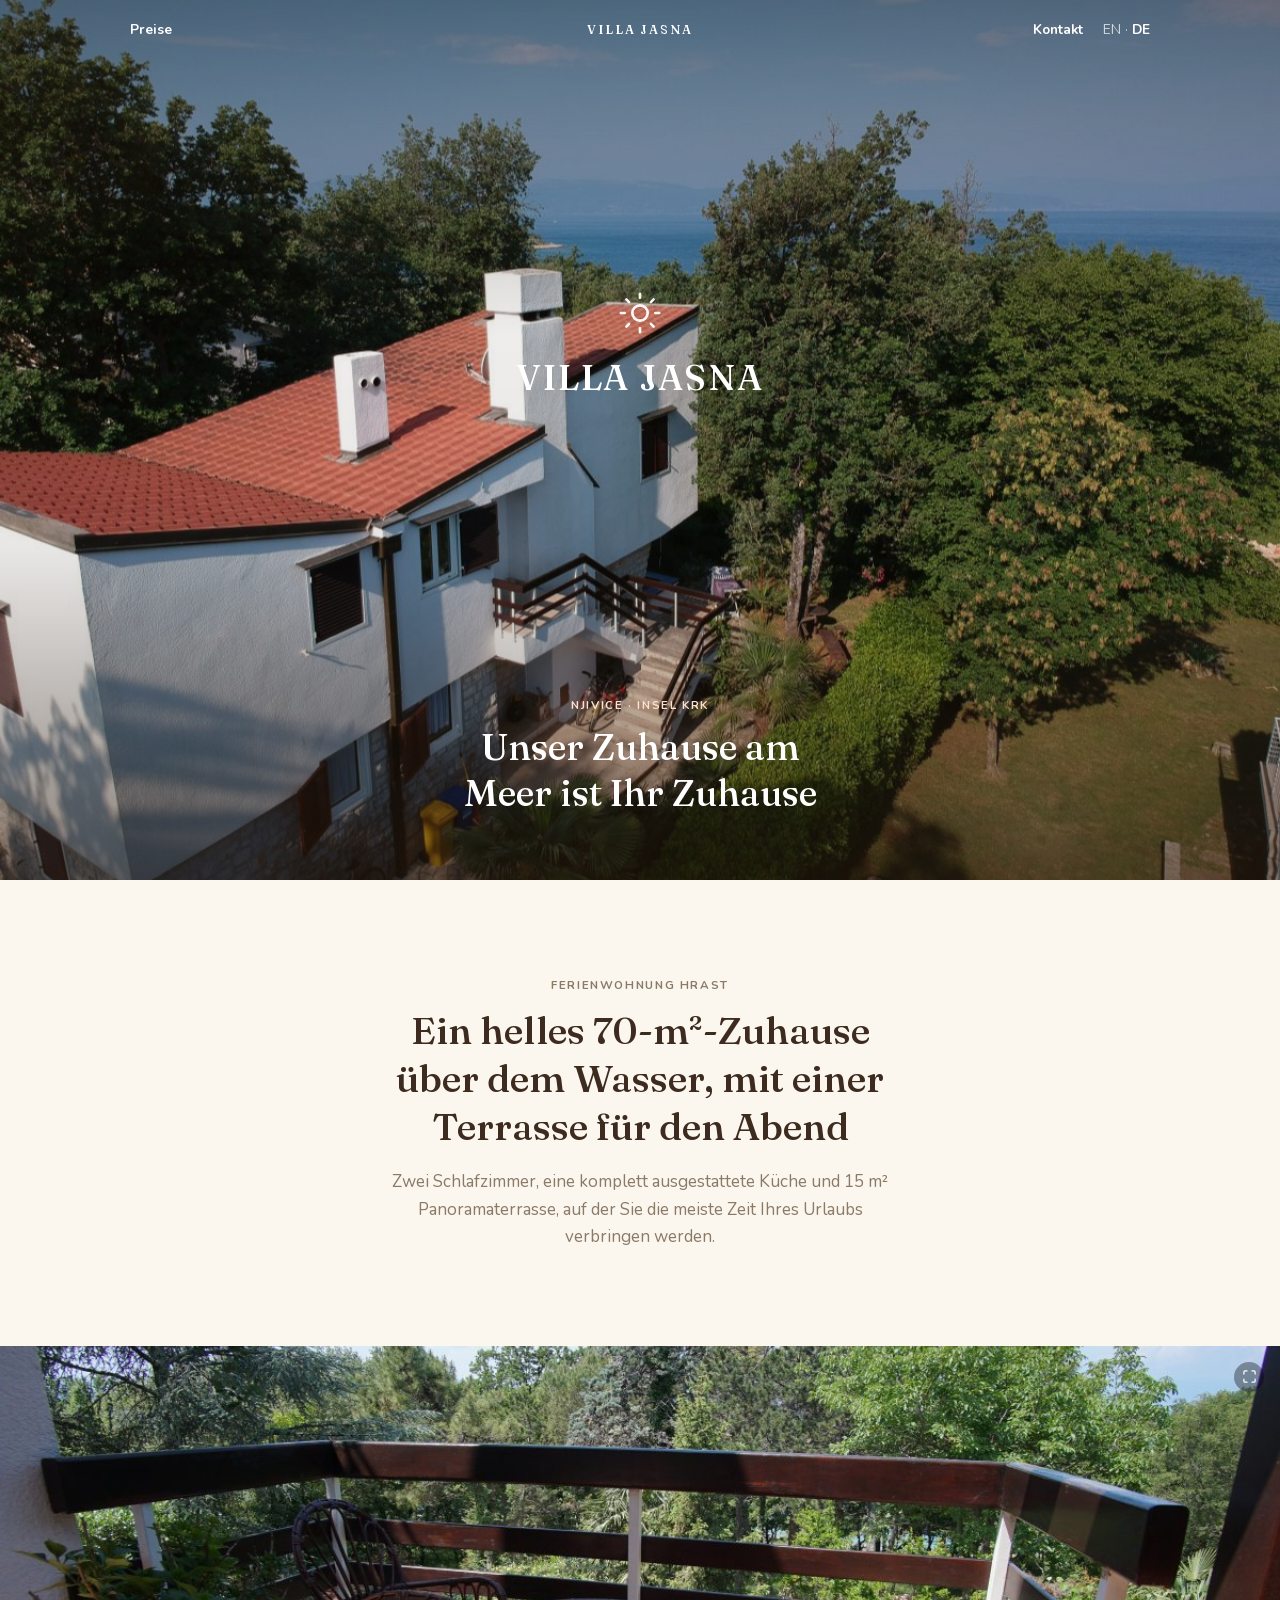
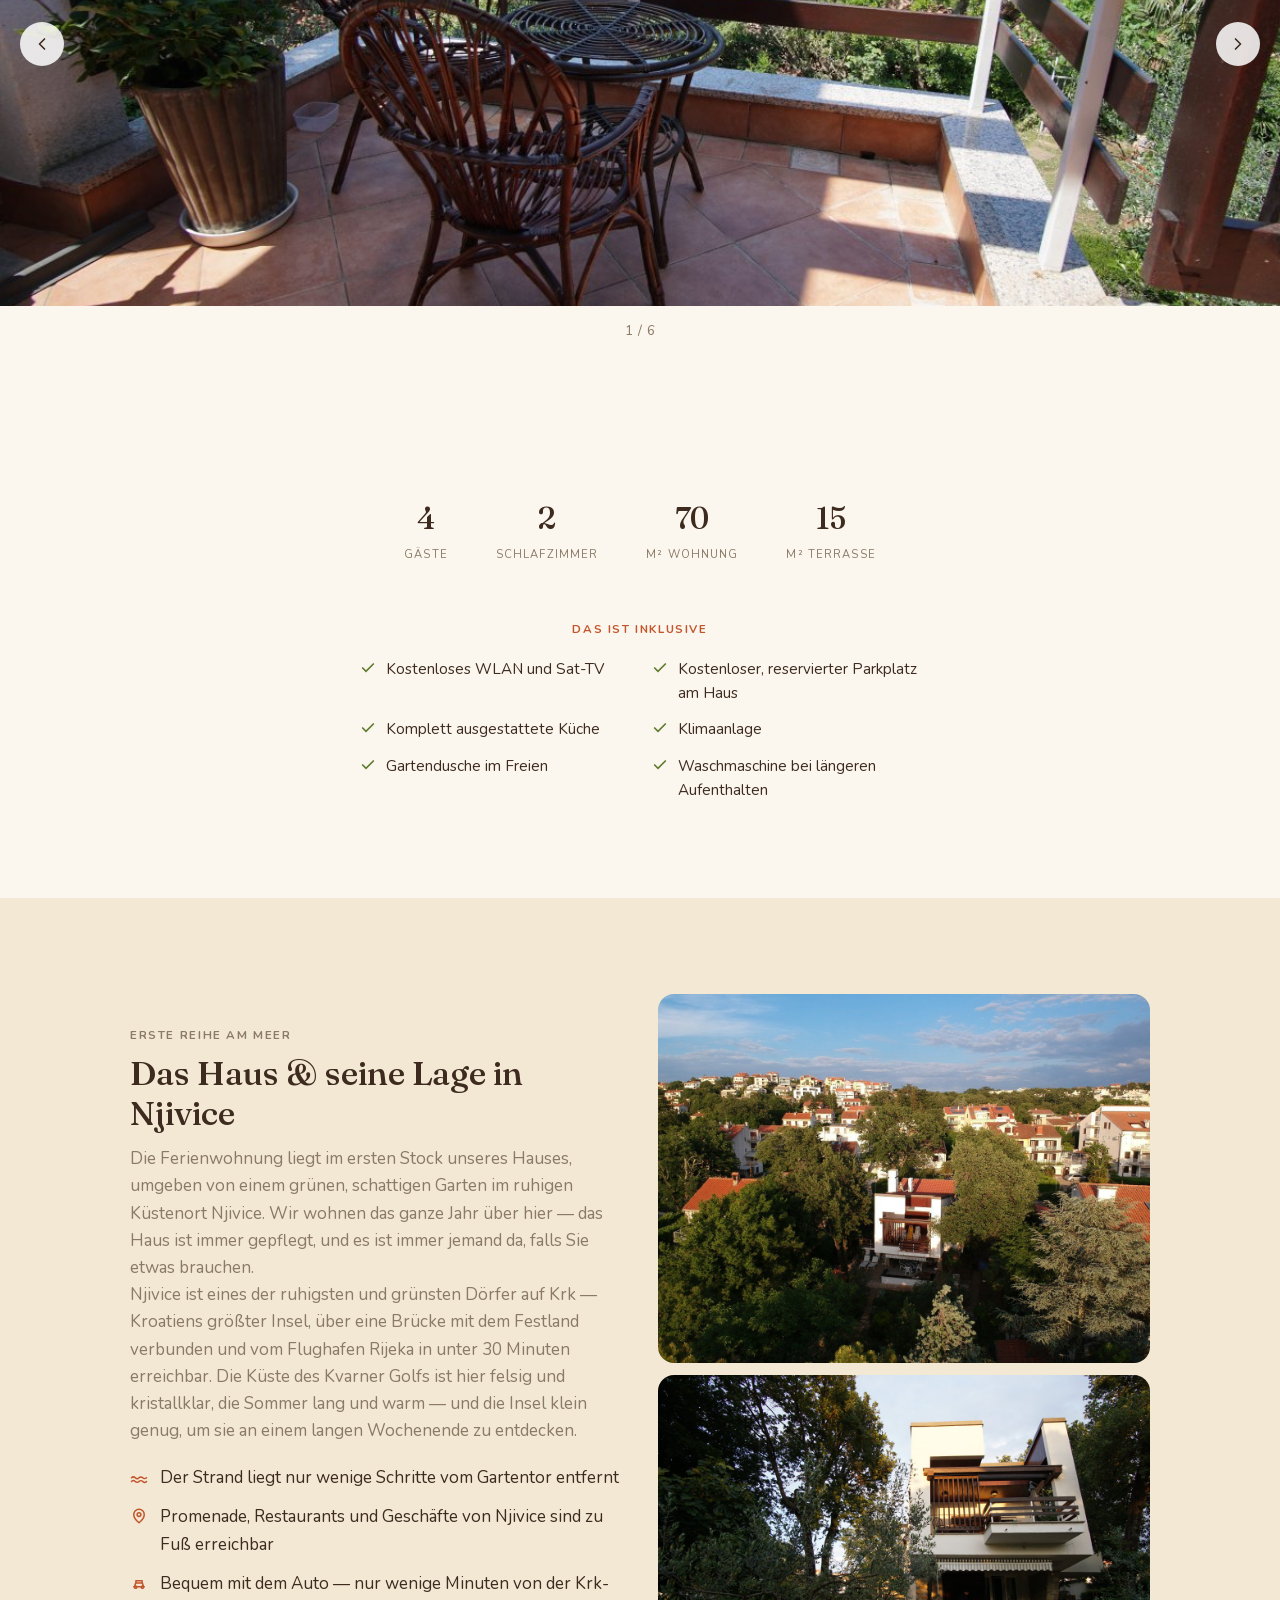
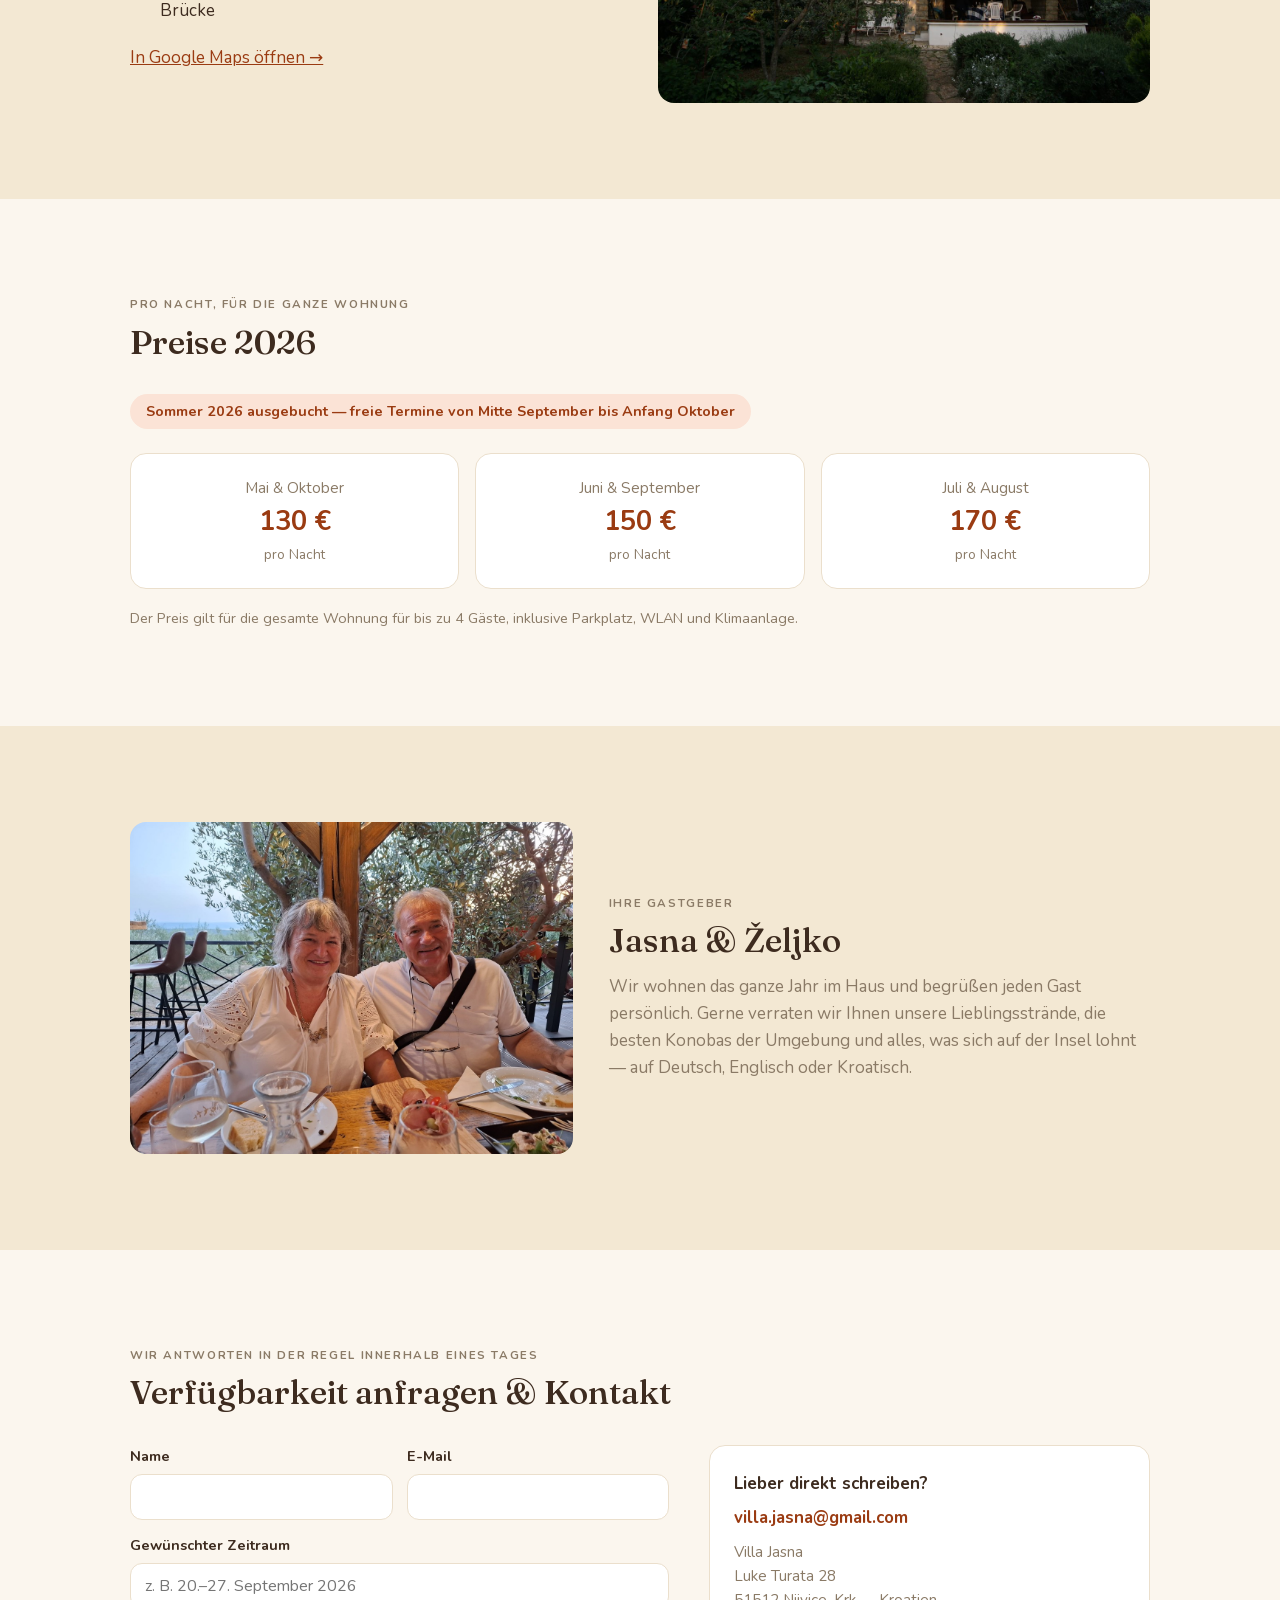
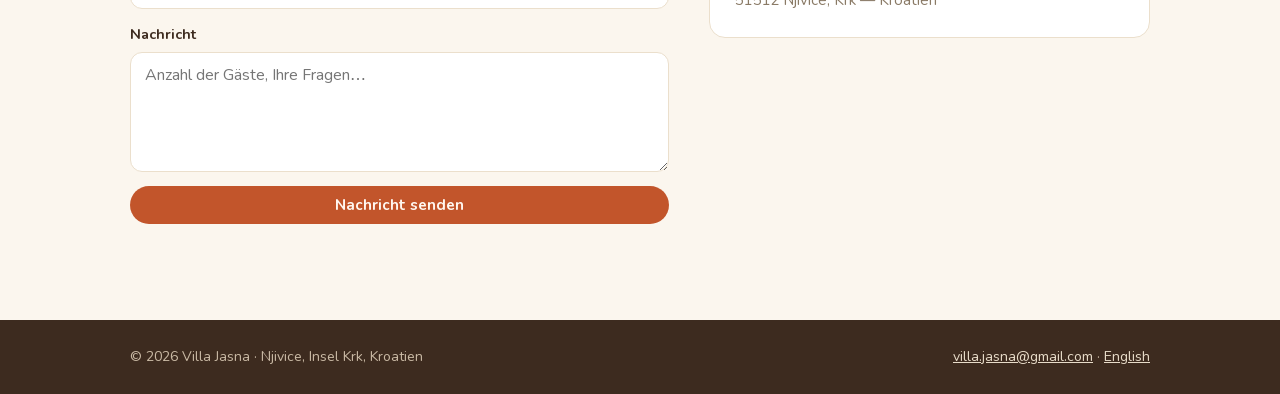
==== commit d5897c49: "Add files via upload" ====
--- a/de/index.html
+++ b/de/index.html
@@ -73,20 +73,23 @@
     "checkoutTime": "10:00"
   }
   </script>
-  <link rel="stylesheet" href="../assets/css/style.css?v=5">
+  <link rel="stylesheet" href="../assets/css/style.css?v=8">
   <link rel="icon" href="data:image/svg+xml,%3Csvg xmlns='http://www.w3.org/2000/svg' viewBox='0 0 24 24'%3E%3Ccircle cx='12' cy='12' r='5' fill='%23c2552b'/%3E%3C/svg%3E">
 </head>
 <body>
 
 <header class="site-header">
   <div class="wrap">
-    <a class="brand" href="#top" aria-label="Villa Jasna — zum Seitenanfang">
-      <svg viewBox="0 0 24 24" fill="none" stroke="currentColor" stroke-width="2" stroke-linecap="round" aria-hidden="true"><circle cx="12" cy="12" r="4"/><path d="M12 2v2M12 20v2M4.9 4.9l1.4 1.4M17.7 17.7l1.4 1.4M2 12h2M20 12h2M4.9 19.1l1.4-1.4M17.7 6.3l1.4-1.4"/></svg>
-      Villa Jasna
-    </a>
+    <div class="header-left">
+      <nav class="nav-links" aria-label="Schnellzugriff">
+        <a href="#prices">Preise</a>
+      </nav>
+    </div>
+    <div class="header-center">
+      <a class="brand" href="#top" aria-label="Villa Jasna — zum Seitenanfang">Villa Jasna</a>
+    </div>
     <div class="header-right">
       <nav class="nav-links" aria-label="Schnellzugriff">
-        <a href="#prices">Preise</a>
         <a href="#contact">Kontakt</a>
       </nav>
       <nav class="lang" aria-label="Sprache">
@@ -101,6 +104,10 @@
   <div class="hero">
     <img src="../assets/img/villa-jasna-aerial-sea.jpg" alt="Luftaufnahme der Villa Jasna mit dem Meer direkt hinter dem Haus" fetchpriority="high">
     <div class="hero-overlay">
+      <div class="hero-mark">
+        <svg viewBox="0 0 24 24" fill="none" stroke="currentColor" stroke-width="1.4" stroke-linecap="round" aria-hidden="true"><circle cx="12" cy="12" r="4"/><path d="M12 2v2M12 20v2M4.9 4.9l1.4 1.4M17.7 17.7l1.4 1.4M2 12h2M20 12h2M4.9 19.1l1.4-1.4M17.7 6.3l1.4-1.4"/></svg>
+        <span>Villa Jasna</span>
+      </div>
       <div class="wrap hero-content">
         <p class="kicker">Njivice · Insel Krk</p>
         <h1>Unser Zuhause am Meer ist Ihr Zuhause <span class="sr-only">— Ferienwohnung in Njivice, Insel Krk, Kroatien</span></h1>
@@ -116,8 +123,14 @@
     </div>
   </section>
 
-  <div class="photo-break">
-    <img src="../assets/img/terrace-seating.jpg" alt="Terrasse mit Tisch und Korbstühlen, Blick ins Grüne und aufs Meer" loading="lazy">
+  <div class="carousel" aria-label="Fotokarussell der Ferienwohnung">
+    <button type="button" class="carousel-img-btn" aria-label="Vollbild ansehen">
+      <img class="carousel-img" src="../assets/img/terrace-seating.jpg" alt="Terrasse mit Tisch und Korbstühlen, Blick ins Grüne und aufs Meer" loading="lazy">
+      <span class="carousel-expand" aria-hidden="true"><svg viewBox="0 0 24 24" fill="none" stroke="currentColor" stroke-width="2" stroke-linecap="round" stroke-linejoin="round"><path d="M8 3H5a2 2 0 0 0-2 2v3M16 3h3a2 2 0 0 1 2 2v3M8 21H5a2 2 0 0 1-2-2v-3M16 21h3a2 2 0 0 0 2-2v-3"/></svg></span>
+    </button>
+    <button type="button" class="carousel-prev" aria-label="Vorheriges Foto"><svg viewBox="0 0 24 24" fill="none" stroke="currentColor" stroke-width="2" stroke-linecap="round" stroke-linejoin="round"><path d="M15 6l-6 6l6 6"/></svg></button>
+    <button type="button" class="carousel-next" aria-label="Nächstes Foto"><svg viewBox="0 0 24 24" fill="none" stroke="currentColor" stroke-width="2" stroke-linecap="round" stroke-linejoin="round"><path d="M9 6l6 6l-6 6"/></svg></button>
+    <p class="carousel-counter" aria-live="polite">1 / 6</p>
   </div>
 
   <section>
@@ -127,9 +140,6 @@
         <div><p class="big">2</p><p class="label">Schlafzimmer</p></div>
         <div><p class="big">70</p><p class="label">m² Wohnung</p></div>
         <div><p class="big">15</p><p class="label">m² Terrasse</p></div>
-      </div>
-      <div class="gallery-trigger-wrap">
-        <button type="button" class="gallery-trigger">Galerie ansehen <span>(6 Fotos)</span></button>
       </div>
       <div class="gallery" aria-label="Fotos der Ferienwohnung" hidden>
         <button type="button"><img src="../assets/img/terrace-seating.jpg" alt="Terrasse mit Tisch und Korbstühlen, Blick ins Grüne und aufs Meer" loading="lazy"></button>
@@ -275,6 +285,6 @@
   <span class="lb-counter" aria-live="polite"></span>
 </div>
 
-<script src="../assets/js/main.js?v=5"></script>
+<script src="../assets/js/main.js?v=8"></script>
 </body>
 </html>
--- a/assets/css/style.css
+++ b/assets/css/style.css
@@ -86,25 +86,26 @@
   border-bottom-color: var(--line);
 }
 .site-header .wrap {
-  display: flex;
-  align-items: center;
-  justify-content: space-between;
+  display: grid;
+  grid-template-columns: 1fr auto 1fr;
+  align-items: center;
+  column-gap: 16px;
   height: 60px;
 }
+.header-left { display: flex; align-items: center; }
+.header-center { display: flex; justify-content: center; }
+.header-right { display: flex; align-items: center; justify-content: flex-end; gap: 20px; }
 .brand {
-  display: flex;
-  align-items: center;
-  gap: 8px;
   font-family: var(--font-serif);
-  font-weight: 500;
-  font-size: 1.2rem;
+  font-size: 0.78rem;
+  letter-spacing: 0.16em;
+  text-transform: uppercase;
   color: #fff;
   text-decoration: none;
+  white-space: nowrap;
   transition: color 0.25s ease;
 }
 .site-header.scrolled .brand { color: var(--terra-dark); }
-.brand svg { width: 22px; height: 22px; }
-.header-right { display: flex; align-items: center; gap: 20px; }
 .nav-links { display: flex; align-items: center; gap: 18px; }
 .nav-links a {
   font-size: 0.85rem;
@@ -143,26 +144,65 @@
 .btn-ghost:hover { background: #ffffff; }
 
 /* Hero */
-.hero { position: relative; }
+.hero { position: relative; height: min(100vh, 880px); overflow: hidden; }
 .hero img {
   width: 100%;
-  height: min(82vh, 680px);
+  height: 100%;
   object-fit: cover;
+  opacity: 0;
+  animation: hero-fade-in 1.4s ease-out forwards;
 }
 .hero-overlay {
   position: absolute;
   inset: 0;
-  background: linear-gradient(to top, rgba(40, 24, 12, 0.58) 0%, rgba(40, 24, 12, 0.08) 50%, rgba(40, 24, 12, 0.15) 100%);
-  display: flex;
-  align-items: flex-end;
-}
-.hero-content { padding-bottom: 64px; color: #fff; }
-.hero-content .kicker { color: #ffe1ce; margin-bottom: 12px; }
+  background: linear-gradient(to top, rgba(40, 24, 12, 0.55) 0%, rgba(40, 24, 12, 0.1) 38%, rgba(40, 24, 12, 0.08) 62%, rgba(40, 24, 12, 0.45) 100%);
+  display: flex;
+  flex-direction: column;
+}
+.hero-mark {
+  flex: 1;
+  display: flex;
+  flex-direction: column;
+  align-items: center;
+  justify-content: center;
+  color: #fff;
+  text-align: center;
+  opacity: 0;
+  animation: hero-rise-in 1.1s cubic-bezier(0.5, 0, 0, 1) 0.3s forwards;
+}
+.hero-mark svg { width: 46px; height: 46px; margin-bottom: 14px; opacity: 0.95; }
+.hero-mark span {
+  font-family: var(--font-serif);
+  font-size: clamp(1.6rem, 4vw, 2.2rem);
+  letter-spacing: 0.05em;
+  text-transform: uppercase;
+}
+.hero-content {
+  text-align: center;
+  color: #fff;
+  padding-bottom: 64px;
+  opacity: 0;
+  animation: hero-rise-in 1.1s cubic-bezier(0.5, 0, 0, 1) 0.55s forwards;
+}
+.hero-content .kicker { color: #ffe1ce; margin-bottom: 10px; }
 .hero-content h1 {
-  font-size: clamp(2.2rem, 6vw, 3.8rem);
-  line-height: 1.08;
-  max-width: 16ch;
+  font-size: clamp(1.6rem, 3.6vw, 2.3rem);
+  line-height: 1.25;
+  max-width: 26ch;
+  margin: 0 auto;
   text-wrap: balance;
+}
+
+@keyframes hero-fade-in {
+  from { opacity: 0; }
+  to { opacity: 1; }
+}
+@keyframes hero-rise-in {
+  from { opacity: 0; transform: translateY(24px); }
+  to { opacity: 1; transform: translateY(0); }
+}
+@media (prefers-reduced-motion: reduce) {
+  .hero img, .hero-mark, .hero-content { animation: none; opacity: 1; }
 }
 
 /* Sections */
@@ -183,12 +223,62 @@
 .intro-block h2 { font-size: clamp(1.6rem, 4vw, 2.4rem); line-height: 1.25; margin-bottom: 18px; }
 .intro-block p { color: var(--muted); }
 
-.photo-break { width: 100%; }
-.photo-break img {
+.carousel { position: relative; width: 100%; }
+.carousel-img-btn {
+  display: block;
+  width: 100%;
+  border: none;
+  padding: 0;
+  background: none;
+  cursor: pointer;
+}
+.carousel-img {
   width: 100%;
   height: min(70vh, 560px);
   object-fit: cover;
   display: block;
+}
+.carousel-prev, .carousel-next {
+  position: absolute;
+  top: 50%;
+  transform: translateY(-50%);
+  width: 44px;
+  height: 44px;
+  border-radius: 50%;
+  background: rgba(255, 255, 255, 0.85);
+  border: none;
+  cursor: pointer;
+  display: flex;
+  align-items: center;
+  justify-content: center;
+  color: var(--ink);
+  transition: background 0.15s;
+}
+.carousel-prev svg, .carousel-next svg { width: 20px; height: 20px; }
+.carousel-prev:hover, .carousel-next:hover { background: #fff; }
+.carousel-prev { left: 20px; }
+.carousel-next { right: 20px; }
+.carousel-expand {
+  position: absolute;
+  top: 16px;
+  right: 16px;
+  width: 30px;
+  height: 30px;
+  border-radius: 50%;
+  background: rgba(0, 0, 0, 0.35);
+  display: flex;
+  align-items: center;
+  justify-content: center;
+  color: #fff;
+  pointer-events: none;
+}
+.carousel-expand svg { width: 15px; height: 15px; }
+.carousel-counter {
+  text-align: center;
+  padding-top: 14px;
+  font-size: 0.85rem;
+  color: var(--muted);
+  letter-spacing: 0.03em;
 }
 
 .number-row {
@@ -206,28 +296,6 @@
   text-transform: uppercase;
   color: var(--muted);
   margin-top: 4px;
-}
-
-.gallery-trigger-wrap { text-align: center; margin-bottom: 56px; }
-.gallery-trigger {
-  background: none;
-  border: none;
-  cursor: pointer;
-  font-family: inherit;
-  font-size: 0.85rem;
-  font-weight: 700;
-  letter-spacing: 0.04em;
-  text-transform: uppercase;
-  color: var(--terra-dark);
-  border-bottom: 1px solid var(--terra-dark);
-  padding: 0 0 4px;
-}
-.gallery-trigger span {
-  font-weight: 400;
-  text-transform: none;
-  letter-spacing: 0;
-  color: var(--muted);
-  margin-left: 4px;
 }
 
 .amenities-block { max-width: 560px; margin: 0 auto; text-align: center; }
@@ -473,11 +541,15 @@
   .location-grid, .hosts-grid, .contact-grid, .field-row { grid-template-columns: 1fr; }
   .gallery { grid-template-columns: repeat(2, 1fr); }
   .price-cards { grid-template-columns: 1fr; }
-  .hero img { height: 78vh; }
-  .photo-break img { height: 50vh; }
+  .hero { height: 92vh; }
+  .carousel-img { height: 50vh; }
+  .carousel-prev, .carousel-next { width: 38px; height: 38px; }
+  .carousel-prev { left: 10px; }
+  .carousel-next { right: 10px; }
   .number-row { display: grid; grid-template-columns: 1fr 1fr; gap: 32px 16px; margin: 40px 0; }
   .nav-links { gap: 12px; }
-  .header-right { gap: 12px; }
+  .header-right { gap: 10px; }
+  .brand { font-size: 0.68rem; letter-spacing: 0.1em; }
   .hosts-grid img { order: -1; }
 }
 @media (max-width: 400px) {
@@ -485,4 +557,5 @@
   .nav-links { gap: 10px; }
   .nav-links a { font-size: 0.78rem; }
   .lang { font-size: 0.78rem; }
-}
+  .brand { display: none; }
+}
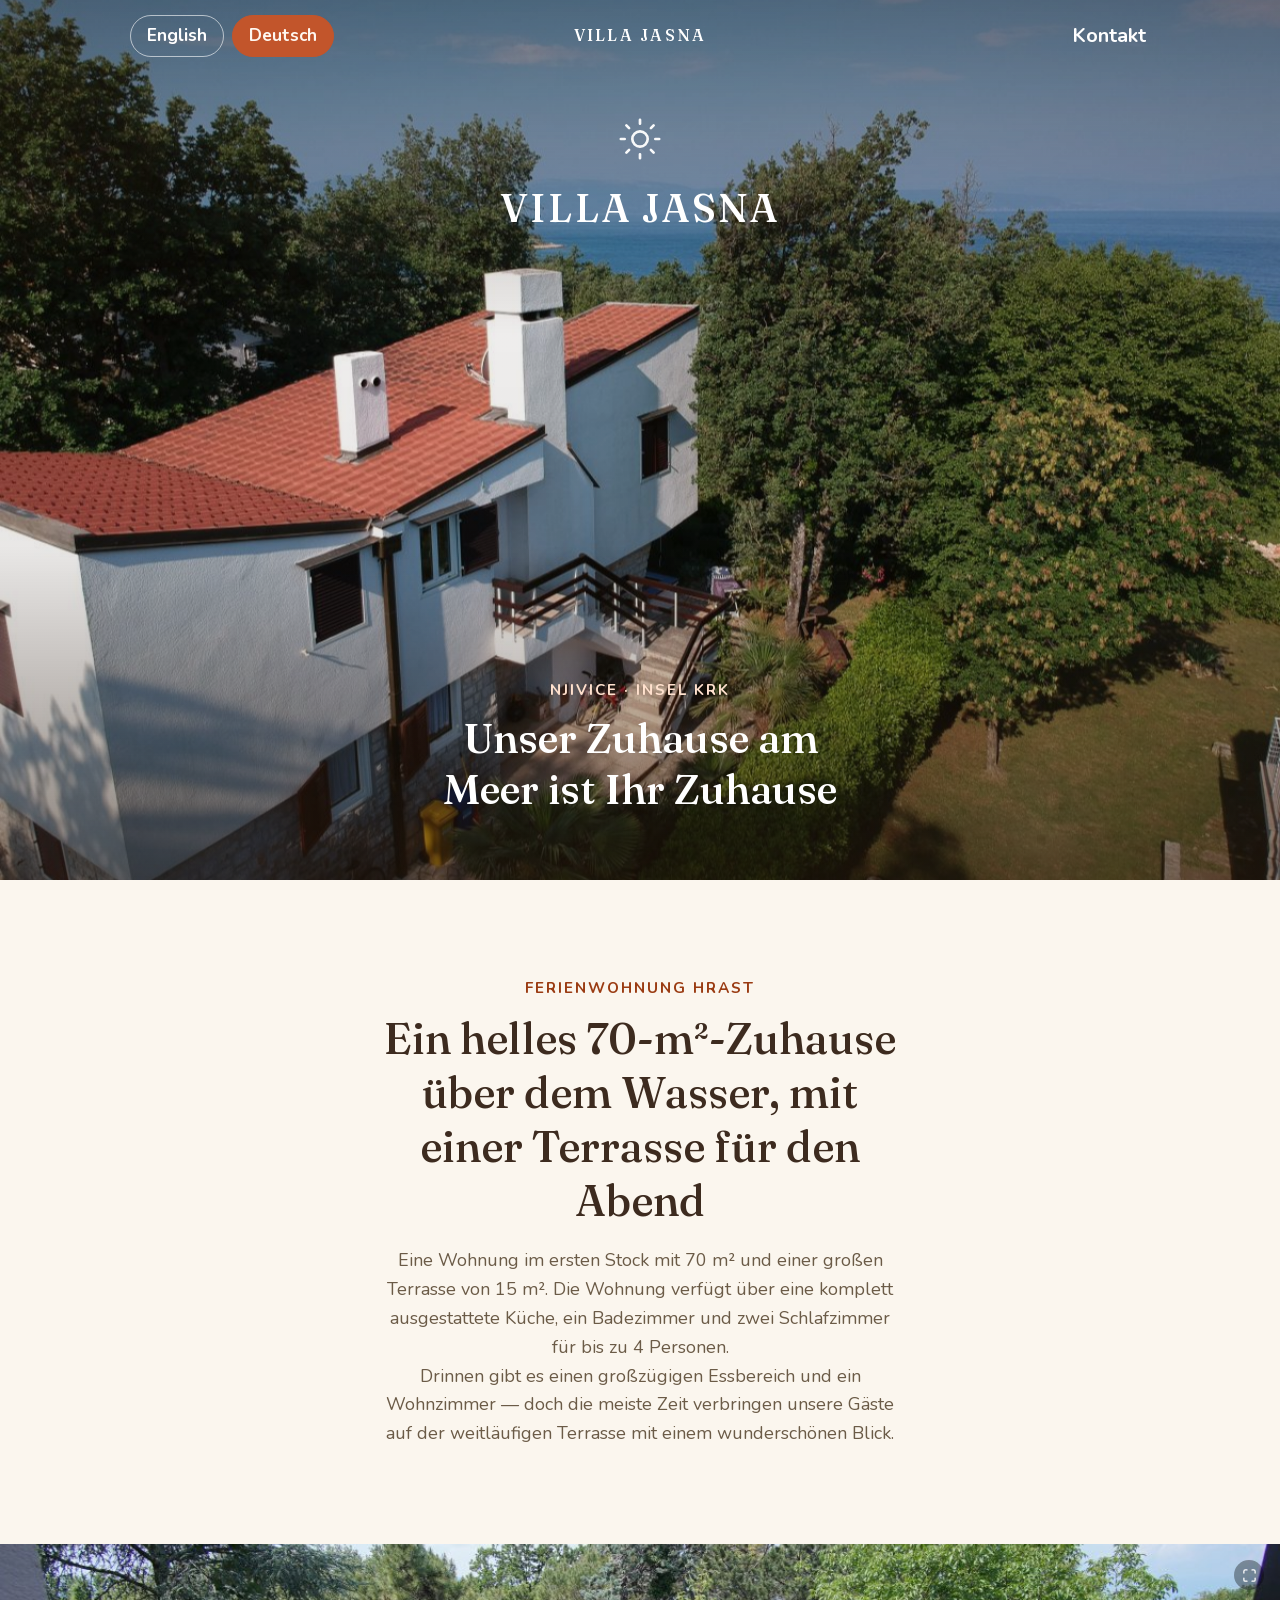
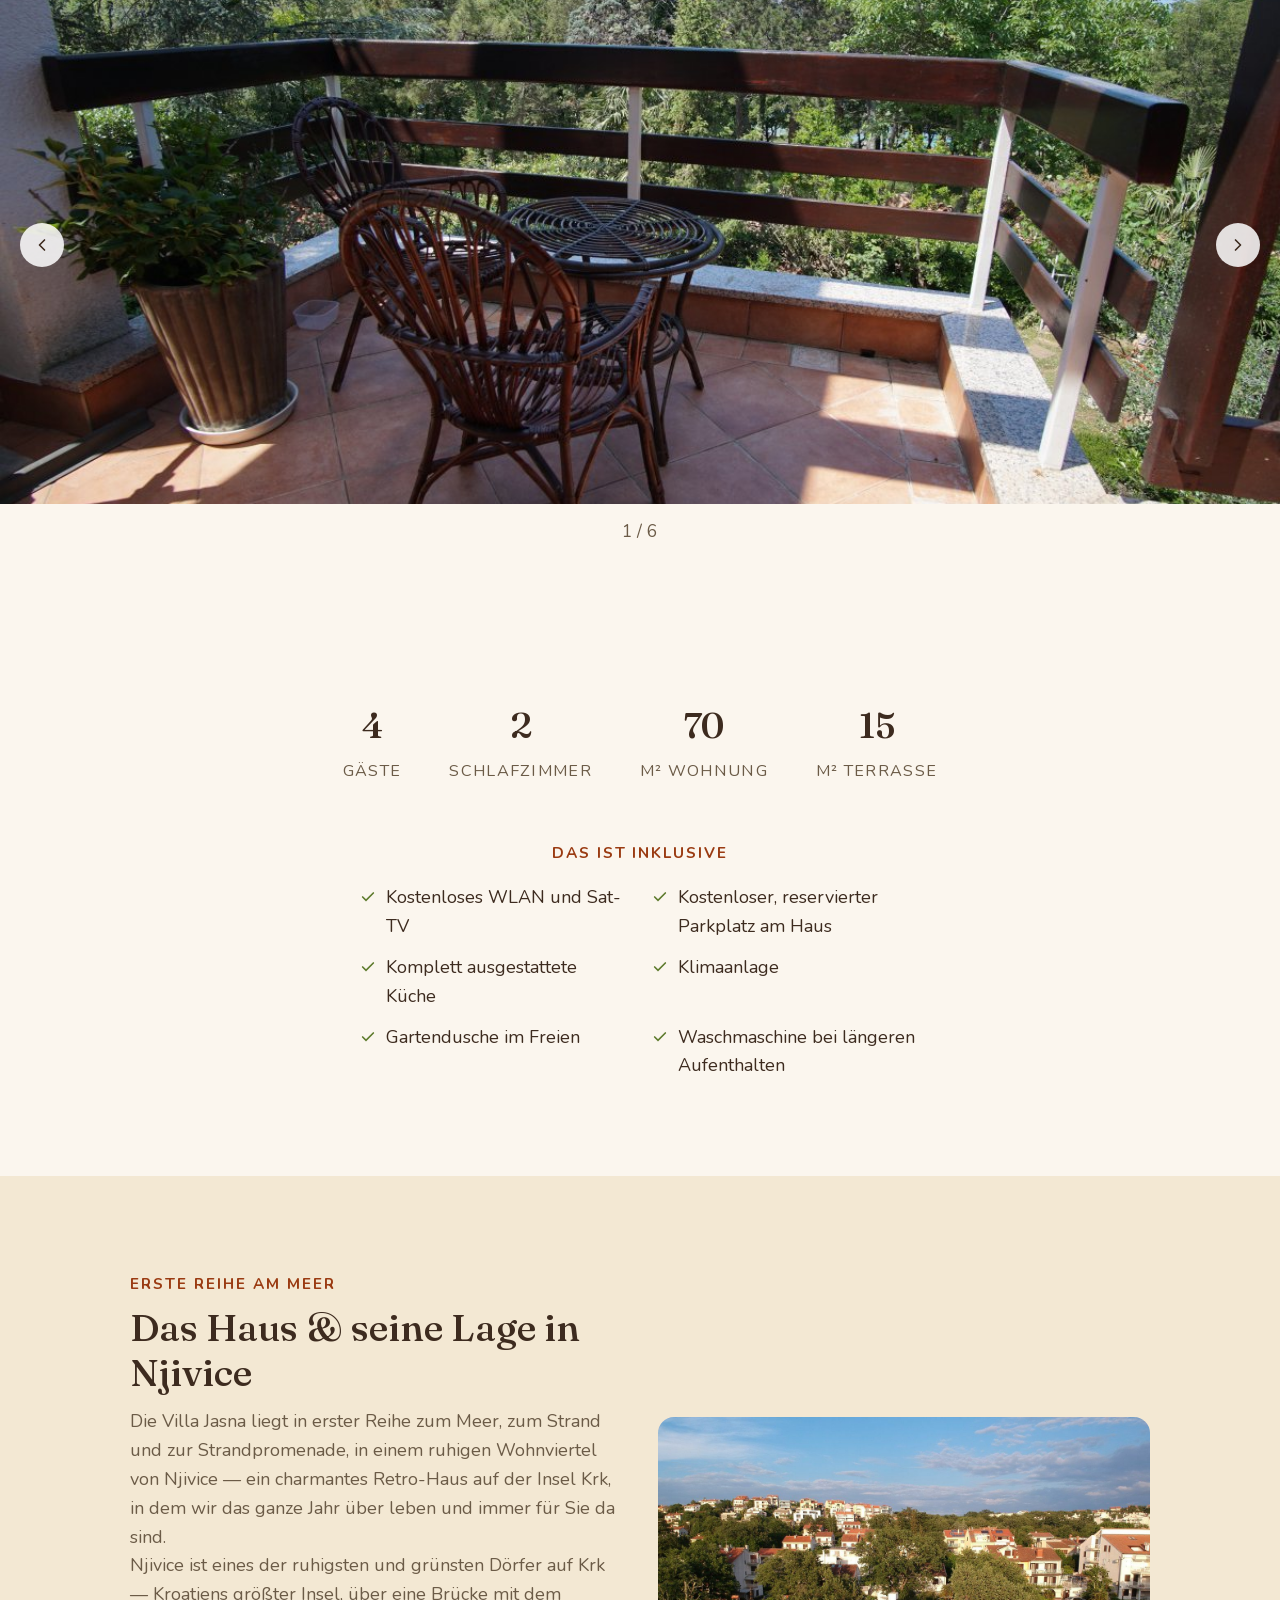
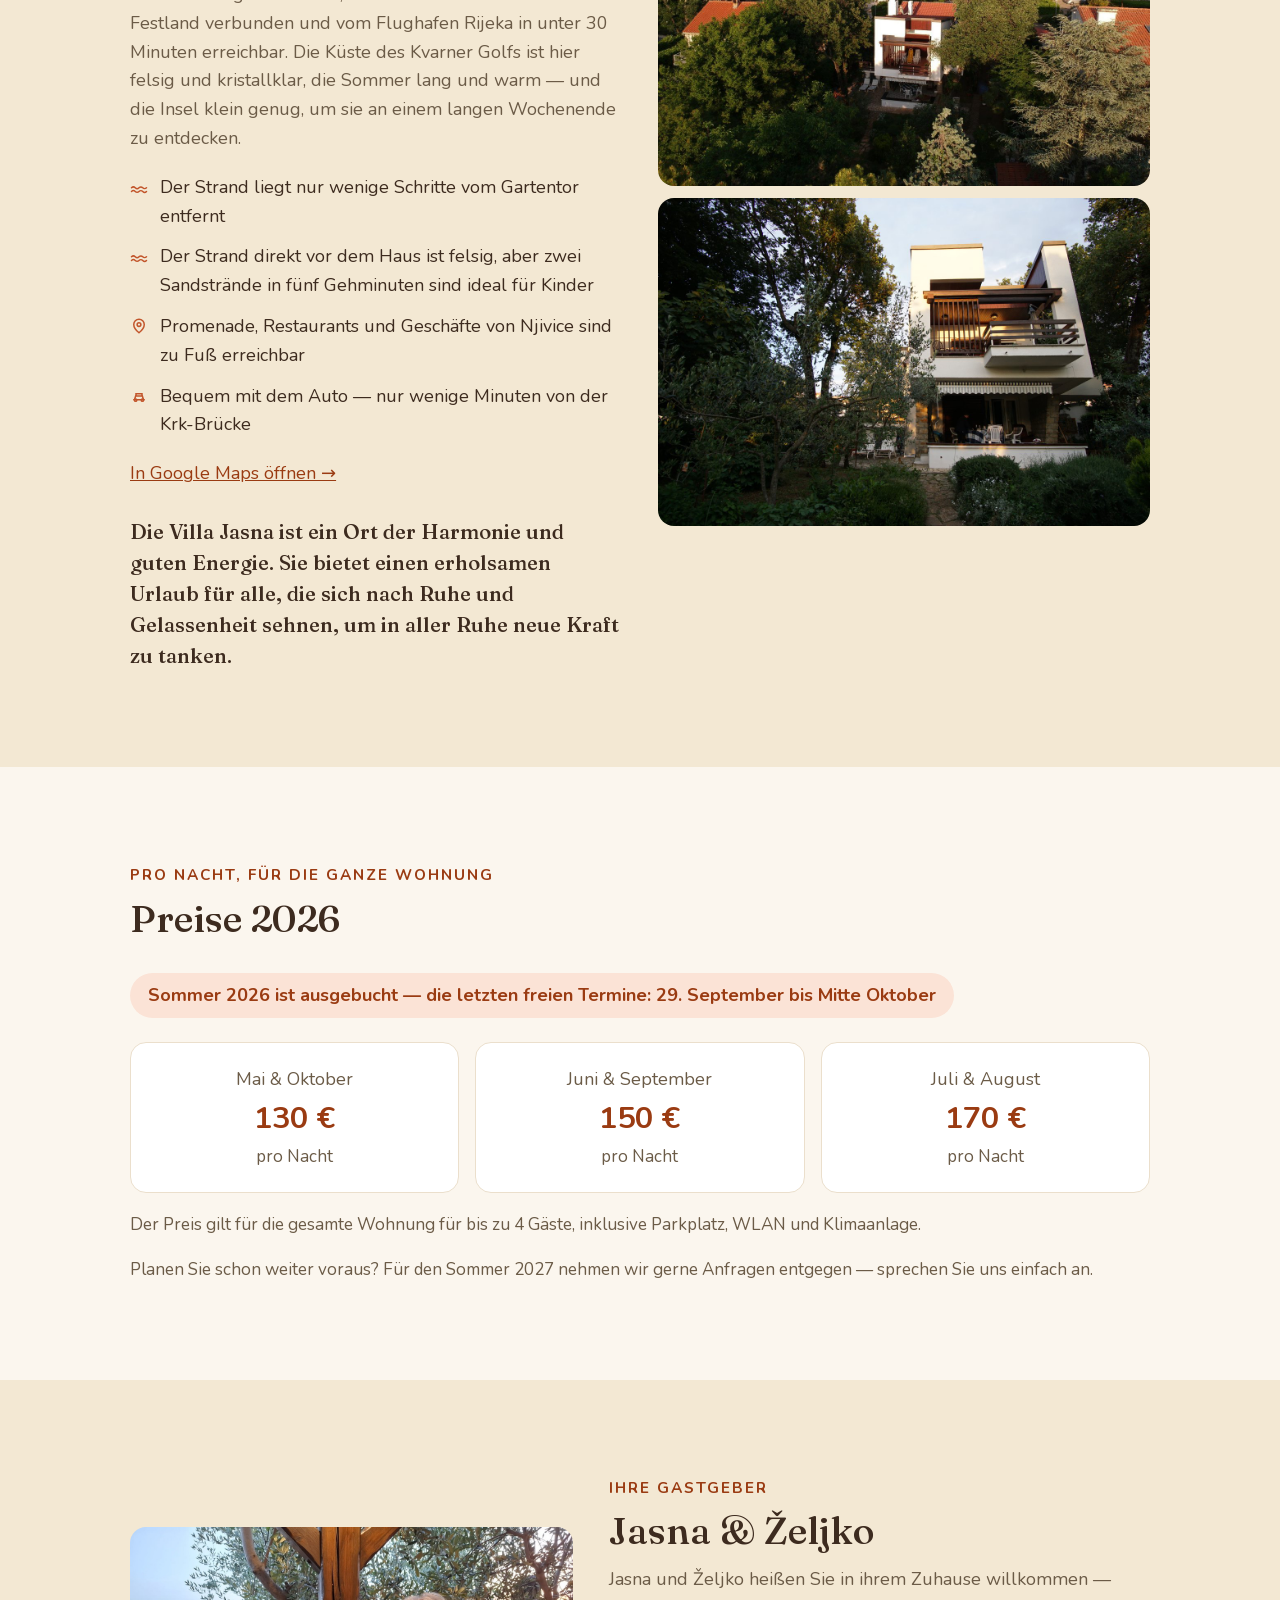
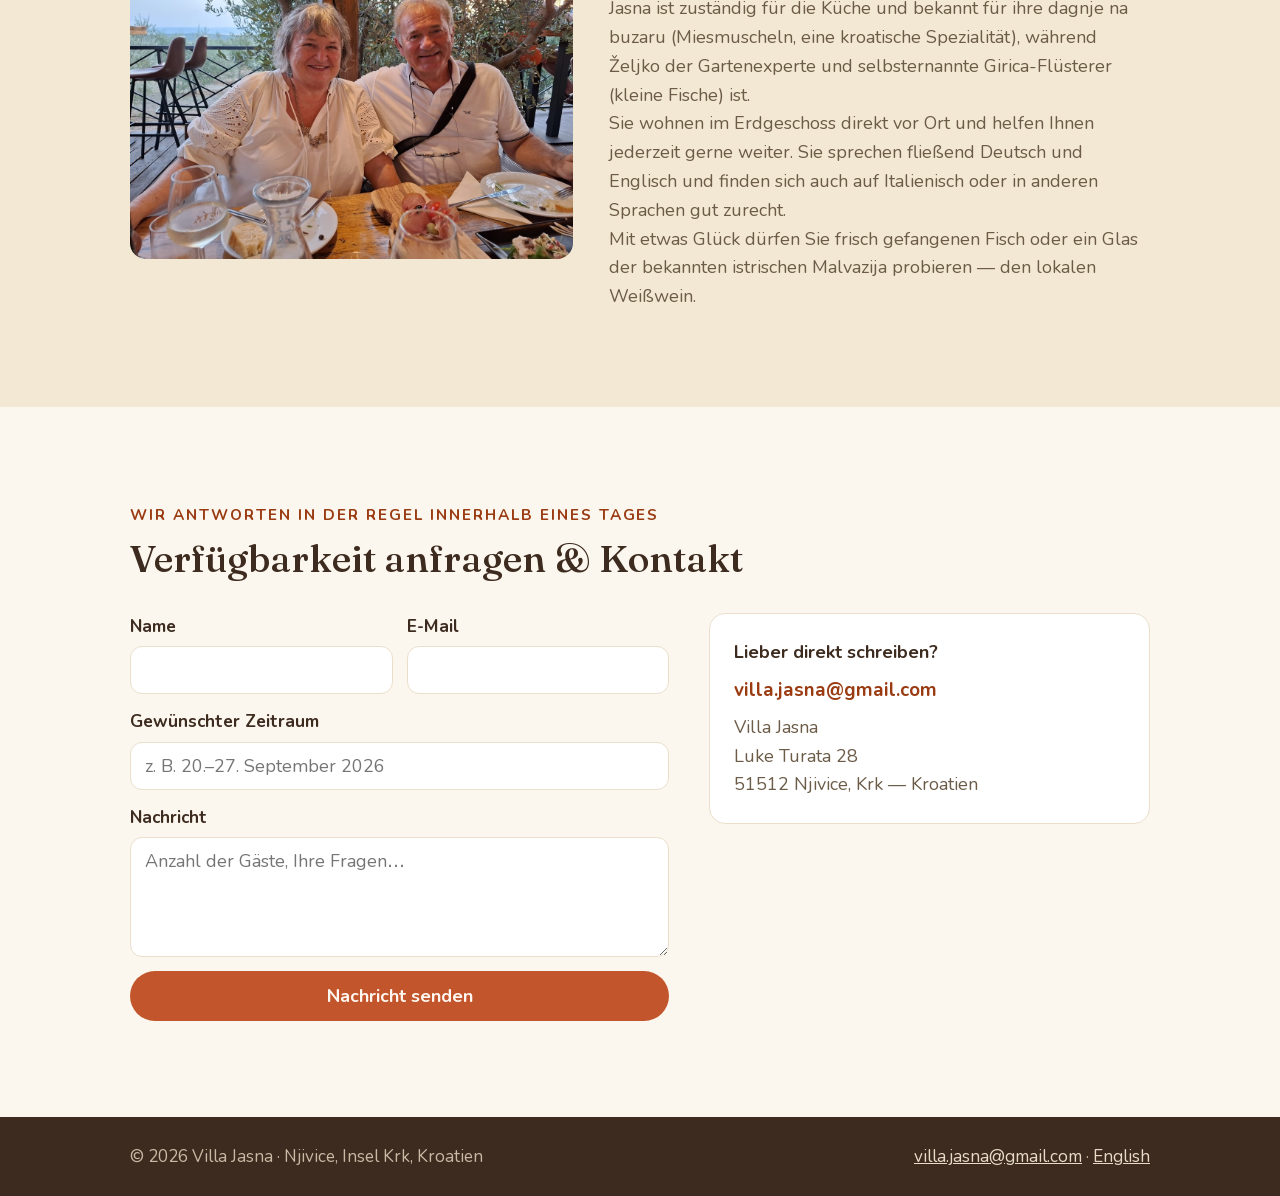
==== commit abf27911: "Add files via upload" ====
--- a/de/index.html
+++ b/de/index.html
@@ -73,7 +73,7 @@
     "checkoutTime": "10:00"
   }
   </script>
-  <link rel="stylesheet" href="../assets/css/style.css?v=8">
+  <link rel="stylesheet" href="../assets/css/style.css?v=13">
   <link rel="icon" href="data:image/svg+xml,%3Csvg xmlns='http://www.w3.org/2000/svg' viewBox='0 0 24 24'%3E%3Ccircle cx='12' cy='12' r='5' fill='%23c2552b'/%3E%3C/svg%3E">
 </head>
 <body>
@@ -81,8 +81,8 @@
 <header class="site-header">
   <div class="wrap">
     <div class="header-left">
-      <nav class="nav-links" aria-label="Schnellzugriff">
-        <a href="#prices">Preise</a>
+      <nav class="lang-switch" aria-label="Sprache">
+        <a href="../" lang="en" hreflang="en">English</a><span class="active" aria-current="page">Deutsch</span>
       </nav>
     </div>
     <div class="header-center">
@@ -91,9 +91,6 @@
     <div class="header-right">
       <nav class="nav-links" aria-label="Schnellzugriff">
         <a href="#contact">Kontakt</a>
-      </nav>
-      <nav class="lang" aria-label="Sprache">
-        <a href="../" lang="en" hreflang="en">EN</a> · <span class="active" aria-current="page">DE</span>
       </nav>
     </div>
   </div>
@@ -119,7 +116,8 @@
     <div class="wrap intro-block">
       <p class="kicker">Ferienwohnung Hrast</p>
       <h2>Ein helles 70-m²-Zuhause über dem Wasser, mit einer Terrasse für den Abend</h2>
-      <p>Zwei Schlafzimmer, eine komplett ausgestattete Küche und 15 m² Panoramaterrasse, auf der Sie die meiste Zeit Ihres Urlaubs verbringen werden.</p>
+      <p>Eine Wohnung im ersten Stock mit 70 m² und einer großen Terrasse von 15 m². Die Wohnung verfügt über eine komplett ausgestattete Küche, ein Badezimmer und zwei Schlafzimmer für bis zu 4 Personen.</p>
+      <p>Drinnen gibt es einen großzügigen Essbereich und ein Wohnzimmer — doch die meiste Zeit verbringen unsere Gäste auf der weitläufigen Terrasse mit einem wunderschönen Blick.</p>
     </div>
   </section>
 
@@ -170,15 +168,17 @@
           <div class="section-head" style="margin-bottom: 0;">
             <p class="kicker">Erste Reihe am Meer</p>
             <h2>Das Haus &amp; seine Lage in Njivice</h2>
-            <p>Die Ferienwohnung liegt im ersten Stock unseres Hauses, umgeben von einem grünen, schattigen Garten im ruhigen Küstenort Njivice. Wir wohnen das ganze Jahr über hier — das Haus ist immer gepflegt, und es ist immer jemand da, falls Sie etwas brauchen.</p>
+            <p>Die Villa Jasna liegt in erster Reihe zum Meer, zum Strand und zur Strandpromenade, in einem ruhigen Wohnviertel von Njivice — ein charmantes Retro-Haus auf der Insel Krk, in dem wir das ganze Jahr über leben und immer für Sie da sind.</p>
             <p>Njivice ist eines der ruhigsten und grünsten Dörfer auf Krk — Kroatiens größter Insel, über eine Brücke mit dem Festland verbunden und vom Flughafen Rijeka in unter 30 Minuten erreichbar. Die Küste des Kvarner Golfs ist hier felsig und kristallklar, die Sommer lang und warm — und die Insel klein genug, um sie an einem langen Wochenende zu entdecken.</p>
           </div>
           <ul class="loc-points">
             <li><svg viewBox="0 0 24 24" fill="none" stroke="currentColor" stroke-width="2" stroke-linecap="round" aria-hidden="true"><path d="M2 18c1.5-1.5 3.5-1.5 5 0s3.5 1.5 5 0 3.5-1.5 5 0 3.5 1.5 5 0M2 13c1.5-1.5 3.5-1.5 5 0s3.5 1.5 5 0 3.5-1.5 5 0 3.5 1.5 5 0"/></svg>Der Strand liegt nur wenige Schritte vom Gartentor entfernt</li>
+            <li><svg viewBox="0 0 24 24" fill="none" stroke="currentColor" stroke-width="2" stroke-linecap="round" aria-hidden="true"><path d="M2 18c1.5-1.5 3.5-1.5 5 0s3.5 1.5 5 0 3.5-1.5 5 0 3.5 1.5 5 0M2 13c1.5-1.5 3.5-1.5 5 0s3.5 1.5 5 0 3.5-1.5 5 0 3.5 1.5 5 0"/></svg>Der Strand direkt vor dem Haus ist felsig, aber zwei Sandstrände in fünf Gehminuten sind ideal für Kinder</li>
             <li><svg viewBox="0 0 24 24" fill="none" stroke="currentColor" stroke-width="2" stroke-linecap="round" aria-hidden="true"><path d="M12 21s-7-5.5-7-11a7 7 0 0 1 14 0c0 5.5-7 11-7 11z"/><circle cx="12" cy="10" r="2.5"/></svg>Promenade, Restaurants und Geschäfte von Njivice sind zu Fuß erreichbar</li>
             <li><svg viewBox="0 0 24 24" fill="none" stroke="currentColor" stroke-width="2" stroke-linecap="round" aria-hidden="true"><path d="M5 17h14M6 17l1.5-5h9L18 17M8 12V9h8v3"/><circle cx="7.5" cy="17.5" r="1.5"/><circle cx="16.5" cy="17.5" r="1.5"/></svg>Bequem mit dem Auto — nur wenige Minuten von der Krk-Brücke</li>
           </ul>
           <p style="margin-top: 20px;"><a href="https://maps.google.com/?q=Luke+Turata+28,+51512+Njivice,+Croatia" rel="noopener" target="_blank">In Google Maps öffnen →</a></p>
+          <p style="margin-top: 28px; font-family: var(--font-serif); font-size: 1.15rem; line-height: 1.5; color: var(--ink);">Die Villa Jasna ist ein Ort der Harmonie und guten Energie. Sie bietet einen erholsamen Urlaub für alle, die sich nach Ruhe und Gelassenheit sehnen, um in aller Ruhe neue Kraft zu tanken.</p>
         </div>
         <div class="pics">
           <img src="../assets/img/villa-jasna-aerial-njivice.jpg" alt="Luftaufnahme des Hauses zwischen Bäumen mit dem Ort Njivice im Hintergrund" loading="lazy">
@@ -194,7 +194,7 @@
         <p class="kicker">Pro Nacht, für die ganze Wohnung</p>
         <h2>Preise 2026</h2>
       </div>
-      <p class="price-badge">Sommer 2026 ausgebucht — freie Termine von Mitte September bis Anfang Oktober</p>
+      <p class="price-badge">Sommer 2026 ist ausgebucht — die letzten freien Termine: 29. September bis Mitte Oktober</p>
       <div class="price-cards">
         <div class="price-card">
           <p class="season">Mai &amp; Oktober</p>
@@ -213,6 +213,7 @@
         </div>
       </div>
       <p class="price-note">Der Preis gilt für die gesamte Wohnung für bis zu 4 Gäste, inklusive Parkplatz, WLAN und Klimaanlage.</p>
+      <p class="price-note">Planen Sie schon weiter voraus? Für den Sommer 2027 nehmen wir gerne Anfragen entgegen — sprechen Sie uns einfach an.</p>
     </div>
   </section>
 
@@ -223,7 +224,9 @@
         <div class="section-head" style="margin-bottom: 0;">
           <p class="kicker">Ihre Gastgeber</p>
           <h2>Jasna &amp; Željko</h2>
-          <p>Wir wohnen das ganze Jahr im Haus und begrüßen jeden Gast persönlich. Gerne verraten wir Ihnen unsere Lieblingsstrände, die besten Konobas der Umgebung und alles, was sich auf der Insel lohnt — auf Deutsch, Englisch oder Kroatisch.</p>
+          <p>Jasna und Željko heißen Sie in ihrem Zuhause willkommen — Jasna ist zuständig für die Küche und bekannt für ihre dagnje na buzaru (Miesmuscheln, eine kroatische Spezialität), während Željko der Gartenexperte und selbsternannte Girica-Flüsterer (kleine Fische) ist.</p>
+          <p>Sie wohnen im Erdgeschoss direkt vor Ort und helfen Ihnen jederzeit gerne weiter. Sie sprechen fließend Deutsch und Englisch und finden sich auch auf Italienisch oder in anderen Sprachen gut zurecht.</p>
+          <p>Mit etwas Glück dürfen Sie frisch gefangenen Fisch oder ein Glas der bekannten istrischen Malvazija probieren — den lokalen Weißwein.</p>
         </div>
       </div>
     </div>
@@ -260,7 +263,7 @@
         <div class="direct-box">
           <strong>Lieber direkt schreiben?</strong>
           <a class="mail" href="mailto:villa.jasna@gmail.com">villa.jasna@gmail.com</a>
-          <p style="color: var(--muted); font-size: 0.95rem;">Villa Jasna<br>Luke Turata 28<br>51512 Njivice, Krk — Kroatien</p>
+          <p style="color: var(--muted); font-size: 1rem;">Villa Jasna<br>Luke Turata 28<br>51512 Njivice, Krk — Kroatien</p>
         </div>
       </div>
     </div>
@@ -285,6 +288,6 @@
   <span class="lb-counter" aria-live="polite"></span>
 </div>
 
-<script src="../assets/js/main.js?v=8"></script>
+<script src="../assets/js/main.js?v=13"></script>
 </body>
 </html>
--- a/assets/css/style.css
+++ b/assets/css/style.css
@@ -36,7 +36,7 @@
   --card: #ffffff;
   --sand: #f3e8d3;
   --ink: #3d2b1f;
-  --muted: #8a7a66;
+  --muted: #6b5b47;
   --terra: #c2552b;
   --terra-dark: #9a3b12;
   --terra-soft: #fbe3d6;
@@ -48,23 +48,23 @@
 
 * { box-sizing: border-box; margin: 0; padding: 0; }
 .sr-only { position: absolute; width: 1px; height: 1px; padding: 0; margin: -1px; overflow: hidden; clip: rect(0,0,0,0); white-space: nowrap; border-width: 0; }
-html { scroll-behavior: smooth; scroll-padding-top: 60px; }
+html { scroll-behavior: smooth; scroll-padding-top: 72px; font-size: 112.5%; }
 body {
   font-family: "Nunito", system-ui, sans-serif;
   background: var(--bg);
   color: var(--ink);
   line-height: 1.6;
-  font-size: 17px;
+  font-size: 18px;
 }
 img { max-width: 100%; display: block; }
 a { color: var(--terra-dark); }
 h1, h2 { font-family: var(--font-serif); font-weight: 500; }
 .kicker {
-  font-size: 0.72rem;
-  letter-spacing: 0.14em;
+  font-size: 0.85rem;
+  letter-spacing: 0.13em;
   text-transform: uppercase;
   font-weight: 700;
-  color: var(--terra);
+  color: var(--terra-dark);
 }
 
 .wrap { max-width: 1060px; margin: 0 auto; padding: 0 20px; }
@@ -90,15 +90,15 @@
   grid-template-columns: 1fr auto 1fr;
   align-items: center;
   column-gap: 16px;
-  height: 60px;
+  height: 72px;
 }
 .header-left { display: flex; align-items: center; }
 .header-center { display: flex; justify-content: center; }
-.header-right { display: flex; align-items: center; justify-content: flex-end; gap: 20px; }
+.header-right { display: flex; align-items: center; justify-content: flex-end; gap: 22px; }
 .brand {
   font-family: var(--font-serif);
-  font-size: 0.78rem;
-  letter-spacing: 0.16em;
+  font-size: 0.9rem;
+  letter-spacing: 0.14em;
   text-transform: uppercase;
   color: #fff;
   text-decoration: none;
@@ -106,29 +106,51 @@
   transition: color 0.25s ease;
 }
 .site-header.scrolled .brand { color: var(--terra-dark); }
-.nav-links { display: flex; align-items: center; gap: 18px; }
+.nav-links { display: flex; align-items: center; gap: 20px; }
 .nav-links a {
-  font-size: 0.85rem;
+  font-size: 1.1rem;
   font-weight: 700;
   color: #fff;
   text-decoration: none;
+  padding: 10px 4px;
   transition: color 0.25s ease;
 }
 .nav-links a:hover { color: var(--terra-soft); }
 .site-header.scrolled .nav-links a { color: var(--ink); }
 .site-header.scrolled .nav-links a:hover { color: var(--terra-dark); }
-.lang { font-size: 0.85rem; color: rgba(255, 255, 255, 0.75); transition: color 0.25s ease; }
-.lang a { text-decoration: none; color: inherit; }
-.lang .active { color: #fff; font-weight: 700; }
-.site-header.scrolled .lang { color: var(--muted); }
-.site-header.scrolled .lang .active { color: var(--terra-dark); }
+.lang-switch { display: inline-flex; align-items: center; gap: 8px; }
+.lang-switch a,
+.lang-switch .active {
+  display: inline-block;
+  padding: 9px 16px;
+  font-size: 0.95rem;
+  font-weight: 700;
+  line-height: 1.3;
+  text-decoration: none;
+  border-radius: 999px;
+  border: 1px solid rgba(255, 255, 255, 0.6);
+  transition: color 0.25s ease, background 0.15s ease, border-color 0.25s ease;
+}
+.lang-switch a {
+  color: #fff;
+  background: transparent;
+}
+.lang-switch a:hover { background: rgba(255, 255, 255, 0.15); border-color: #fff; }
+.lang-switch .active {
+  background: var(--terra);
+  color: #fff7f0;
+  border-color: var(--terra);
+}
+.site-header.scrolled .lang-switch a { color: var(--ink); border-color: var(--line); }
+.site-header.scrolled .lang-switch a:hover { background: var(--terra-soft); border-color: var(--terra-soft); }
+.site-header.scrolled .lang-switch .active { background: var(--terra); color: #fff7f0; border-color: var(--terra); }
 .btn {
   display: inline-block;
   background: var(--terra);
   color: #fff7f0;
   font-weight: 700;
-  font-size: 0.95rem;
-  padding: 9px 22px;
+  font-size: 1rem;
+  padding: 13px 26px;
   border-radius: 999px;
   text-decoration: none;
   border: none;
@@ -144,7 +166,12 @@
 .btn-ghost:hover { background: #ffffff; }
 
 /* Hero */
-.hero { position: relative; height: min(100vh, 880px); overflow: hidden; }
+.hero {
+  position: relative;
+  overflow: hidden;
+  height: min(100vh, 880px);
+  height: min(100dvh, 880px);
+}
 .hero img {
   width: 100%;
   height: 100%;
@@ -160,11 +187,10 @@
   flex-direction: column;
 }
 .hero-mark {
-  flex: 1;
+  padding-top: 116px;
   display: flex;
   flex-direction: column;
   align-items: center;
-  justify-content: center;
   color: #fff;
   text-align: center;
   opacity: 0;
@@ -178,6 +204,7 @@
   text-transform: uppercase;
 }
 .hero-content {
+  margin-top: auto;
   text-align: center;
   color: #fff;
   padding-bottom: 64px;
@@ -215,13 +242,13 @@
   line-height: 1.2;
   margin-bottom: 12px;
 }
-.section-head p { color: var(--muted); }
+.section-head p:not(.kicker) { color: var(--muted); }
 
 /* Apartment intro + photo break + numbers */
 .intro-block { max-width: 560px; margin: 0 auto; text-align: center; }
 .intro-block .kicker { display: block; margin-bottom: 12px; }
 .intro-block h2 { font-size: clamp(1.6rem, 4vw, 2.4rem); line-height: 1.25; margin-bottom: 18px; }
-.intro-block p { color: var(--muted); }
+.intro-block p:not(.kicker) { color: var(--muted); }
 
 .carousel { position: relative; width: 100%; }
 .carousel-img-btn {
@@ -276,7 +303,7 @@
 .carousel-counter {
   text-align: center;
   padding-top: 14px;
-  font-size: 0.85rem;
+  font-size: 0.95rem;
   color: var(--muted);
   letter-spacing: 0.03em;
 }
@@ -289,10 +316,10 @@
   text-align: center;
   margin: 56px 0;
 }
-.number-row .big { font-family: var(--font-serif); font-size: 1.9rem; color: var(--ink); }
+.number-row .big { font-family: var(--font-serif); font-size: 2rem; color: var(--ink); }
 .number-row .label {
-  font-size: 0.7rem;
-  letter-spacing: 0.1em;
+  font-size: 0.9rem;
+  letter-spacing: 0.08em;
   text-transform: uppercase;
   color: var(--muted);
   margin-top: 4px;
@@ -312,7 +339,7 @@
   gap: 10px;
   align-items: baseline;
   color: var(--ink);
-  font-size: 0.95rem;
+  font-size: 1rem;
 }
 .amenities svg { width: 16px; height: 16px; color: var(--olive); flex: none; transform: translateY(2px); }
 
@@ -359,8 +386,8 @@
   background: var(--terra-soft);
   color: var(--terra-dark);
   font-weight: 700;
-  font-size: 0.9rem;
-  padding: 6px 16px;
+  font-size: 1rem;
+  padding: 8px 18px;
   border-radius: 999px;
   margin-bottom: 24px;
 }
@@ -376,10 +403,10 @@
   padding: 22px 24px;
   text-align: center;
 }
-.price-card .season { color: var(--muted); font-size: 0.95rem; }
+.price-card .season { color: var(--muted); font-size: 1rem; }
 .price-card .amount { font-size: 1.7rem; font-weight: 700; color: var(--terra-dark); }
-.price-card .per { color: var(--muted); font-size: 0.85rem; }
-.price-note { color: var(--muted); font-size: 0.9rem; margin-top: 18px; }
+.price-card .per { color: var(--muted); font-size: 0.95rem; }
+.price-note { color: var(--muted); font-size: 0.95rem; margin-top: 18px; }
 
 /* Hosts */
 .hosts-grid {
@@ -399,7 +426,7 @@
 }
 form { display: grid; gap: 14px; }
 .field-row { display: grid; grid-template-columns: 1fr 1fr; gap: 14px; }
-label { font-weight: 700; font-size: 0.9rem; display: grid; gap: 6px; }
+label { font-weight: 700; font-size: 0.95rem; display: grid; gap: 6px; }
 input, textarea {
   font-family: inherit;
   font-size: 1rem;
@@ -446,7 +473,7 @@
 .site-footer {
   background: #3d2b1f;
   color: #c9b9a4;
-  font-size: 0.88rem;
+  font-size: 0.95rem;
   padding: 26px 0;
 }
 .site-footer .wrap {
@@ -531,8 +558,8 @@
   display: flex;
   align-items: center;
   justify-content: center;
-  color: rgba(255, 255, 255, 0.45);
-  font-size: 0.88rem;
+  color: rgba(255, 255, 255, 0.6);
+  font-size: 0.95rem;
 }
 
 /* Mobile */
@@ -541,21 +568,20 @@
   .location-grid, .hosts-grid, .contact-grid, .field-row { grid-template-columns: 1fr; }
   .gallery { grid-template-columns: repeat(2, 1fr); }
   .price-cards { grid-template-columns: 1fr; }
-  .hero { height: 92vh; }
+  .hero { height: 100vh; height: 100dvh; }
+  .hero-mark { padding-top: 90px; }
   .carousel-img { height: 50vh; }
-  .carousel-prev, .carousel-next { width: 38px; height: 38px; }
+  .carousel-prev, .carousel-next { width: 44px; height: 44px; }
   .carousel-prev { left: 10px; }
   .carousel-next { right: 10px; }
   .number-row { display: grid; grid-template-columns: 1fr 1fr; gap: 32px 16px; margin: 40px 0; }
-  .nav-links { gap: 12px; }
+  .nav-links { gap: 14px; }
+  .header-right { gap: 14px; }
+  .hosts-grid img { order: -1; }
+}
+@media (max-width: 480px) {
   .header-right { gap: 10px; }
-  .brand { font-size: 0.68rem; letter-spacing: 0.1em; }
-  .hosts-grid img { order: -1; }
-}
-@media (max-width: 400px) {
-  .header-right { gap: 8px; }
-  .nav-links { gap: 10px; }
-  .nav-links a { font-size: 0.78rem; }
-  .lang { font-size: 0.78rem; }
+  .lang-switch a,
+  .lang-switch .active { padding: 8px 14px; }
   .brand { display: none; }
 }
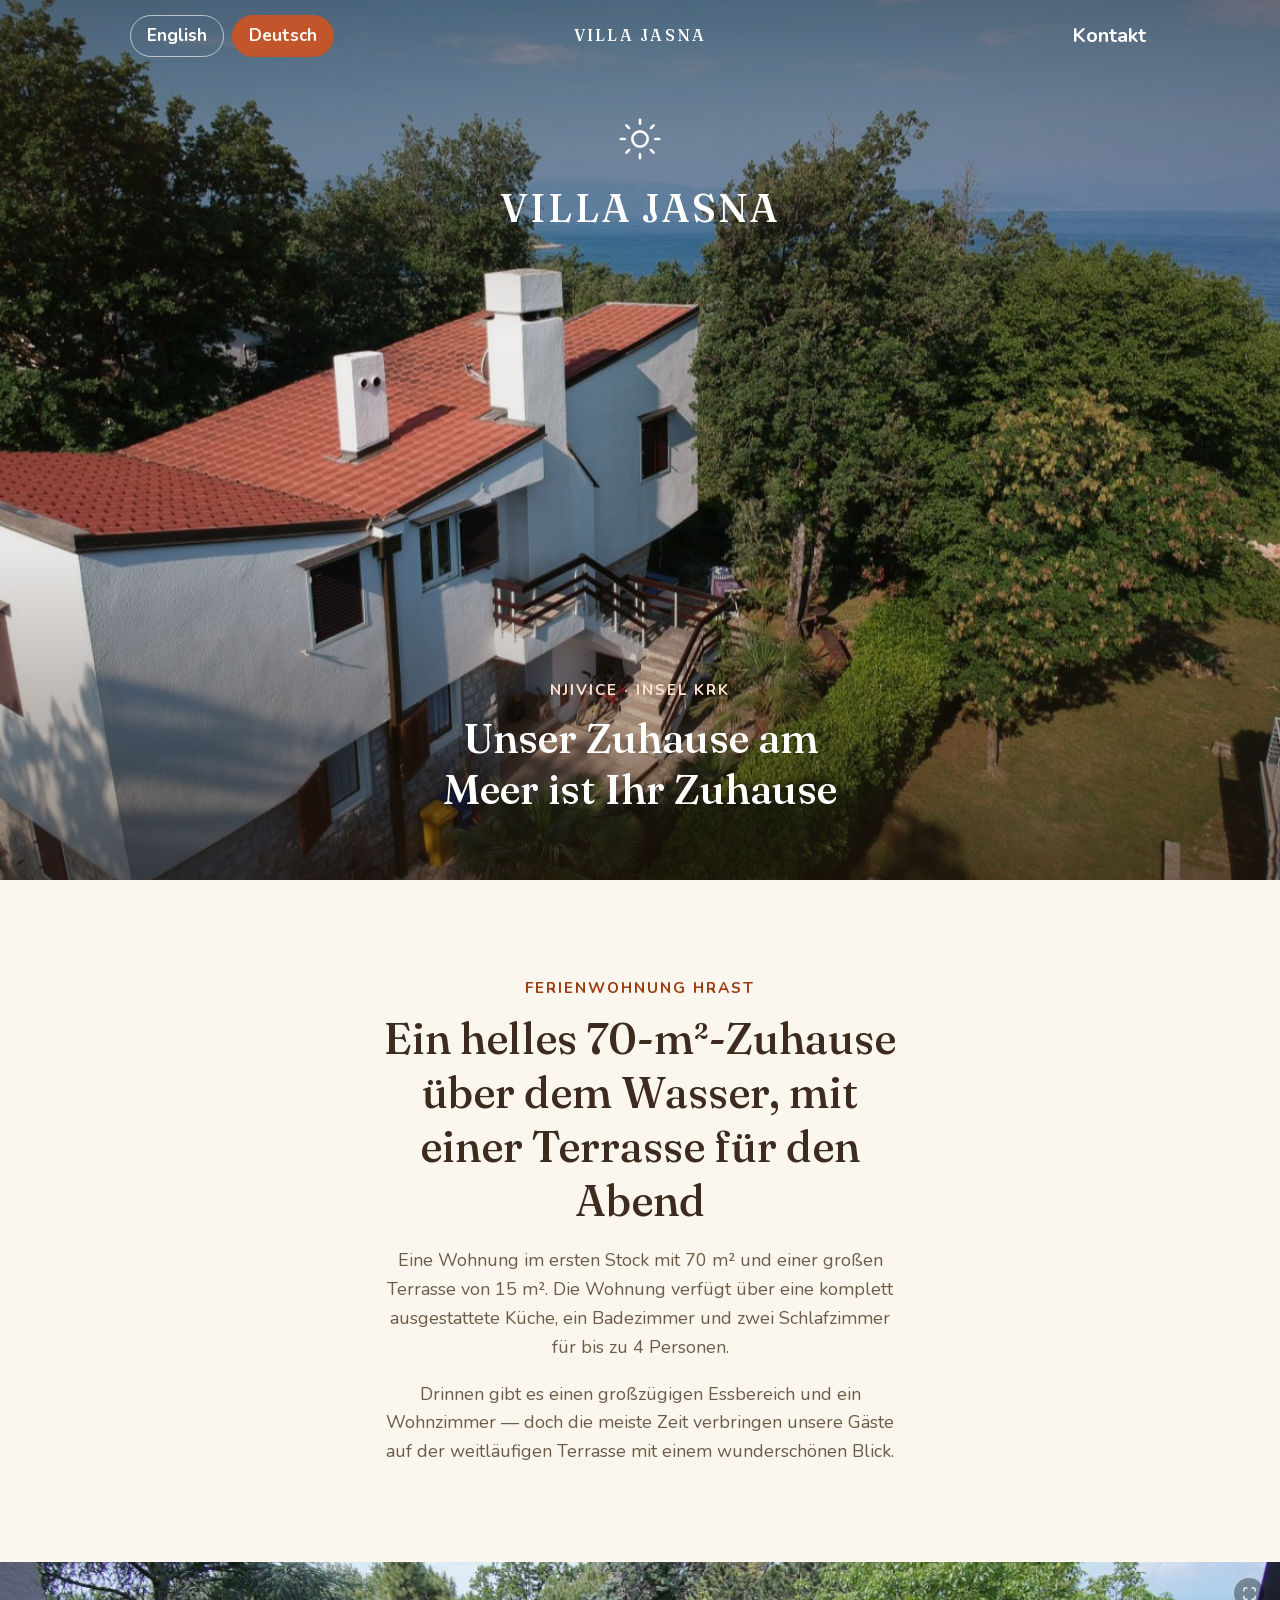
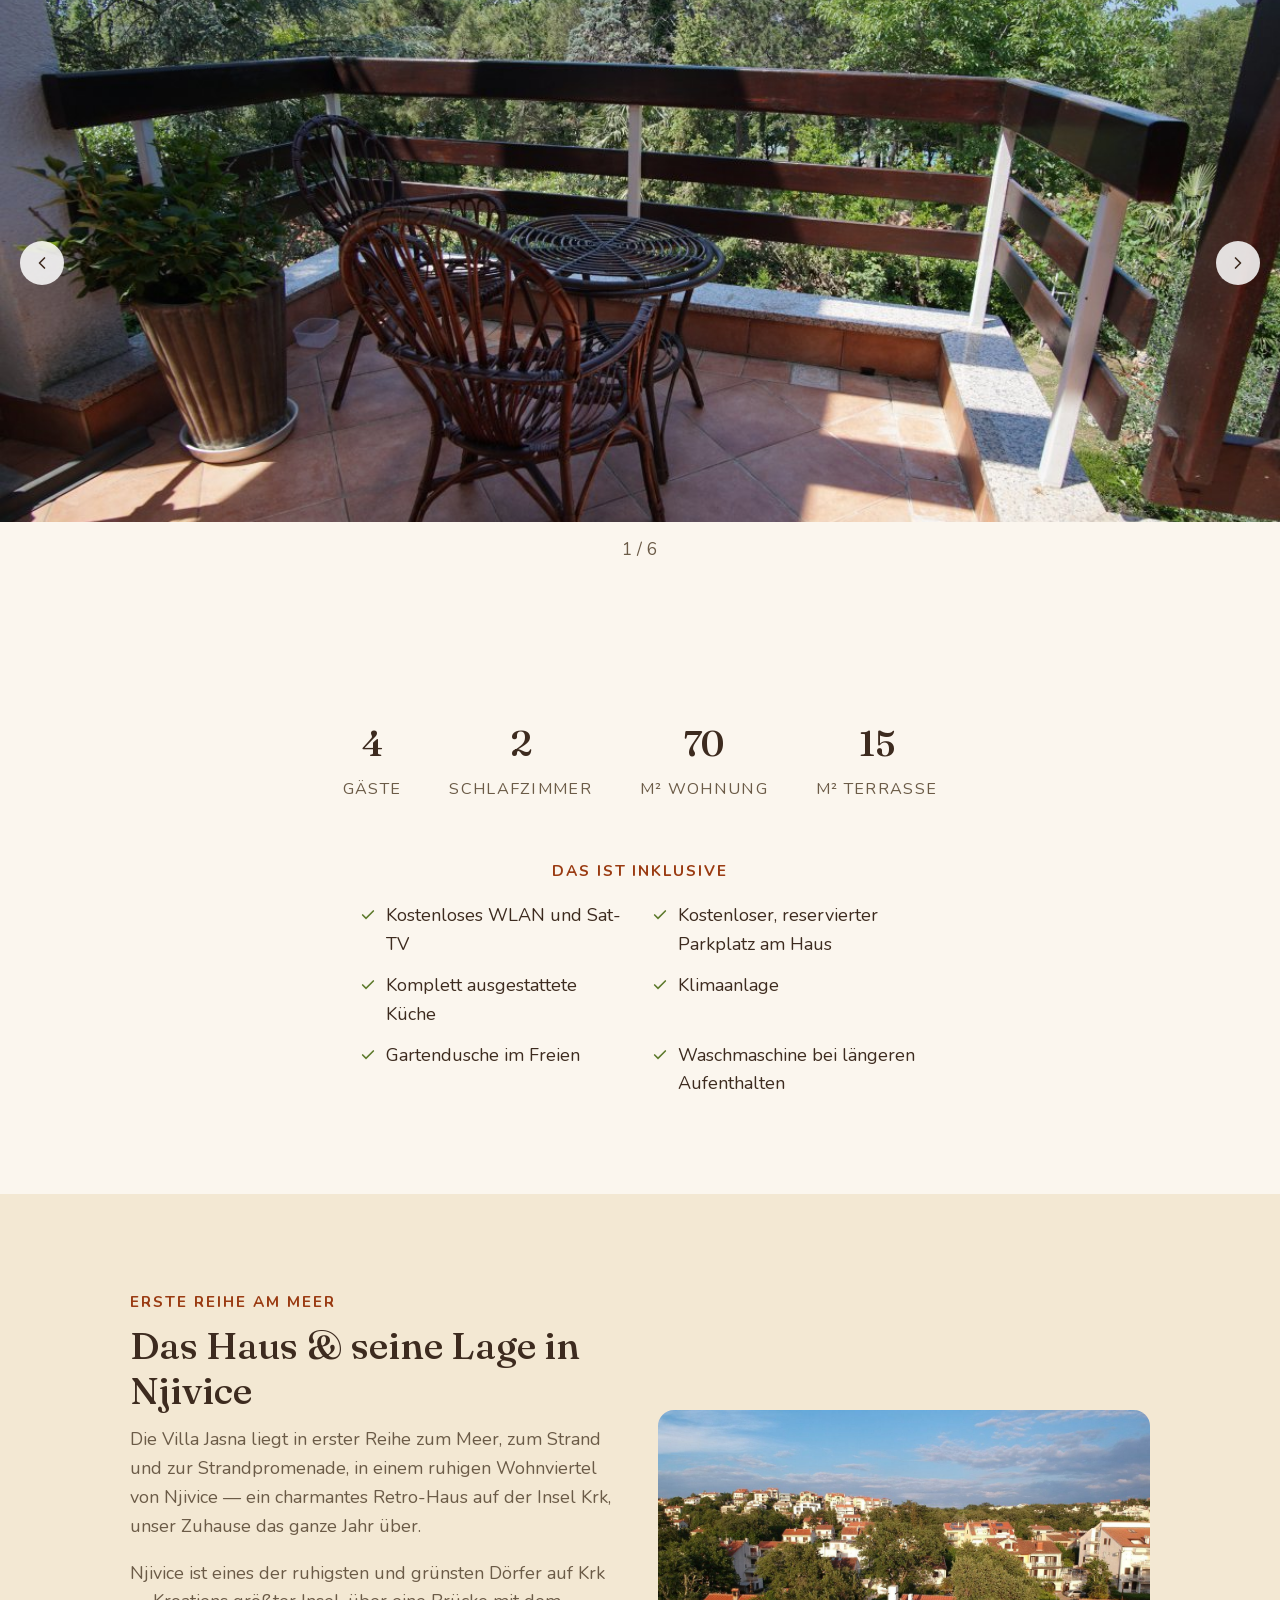
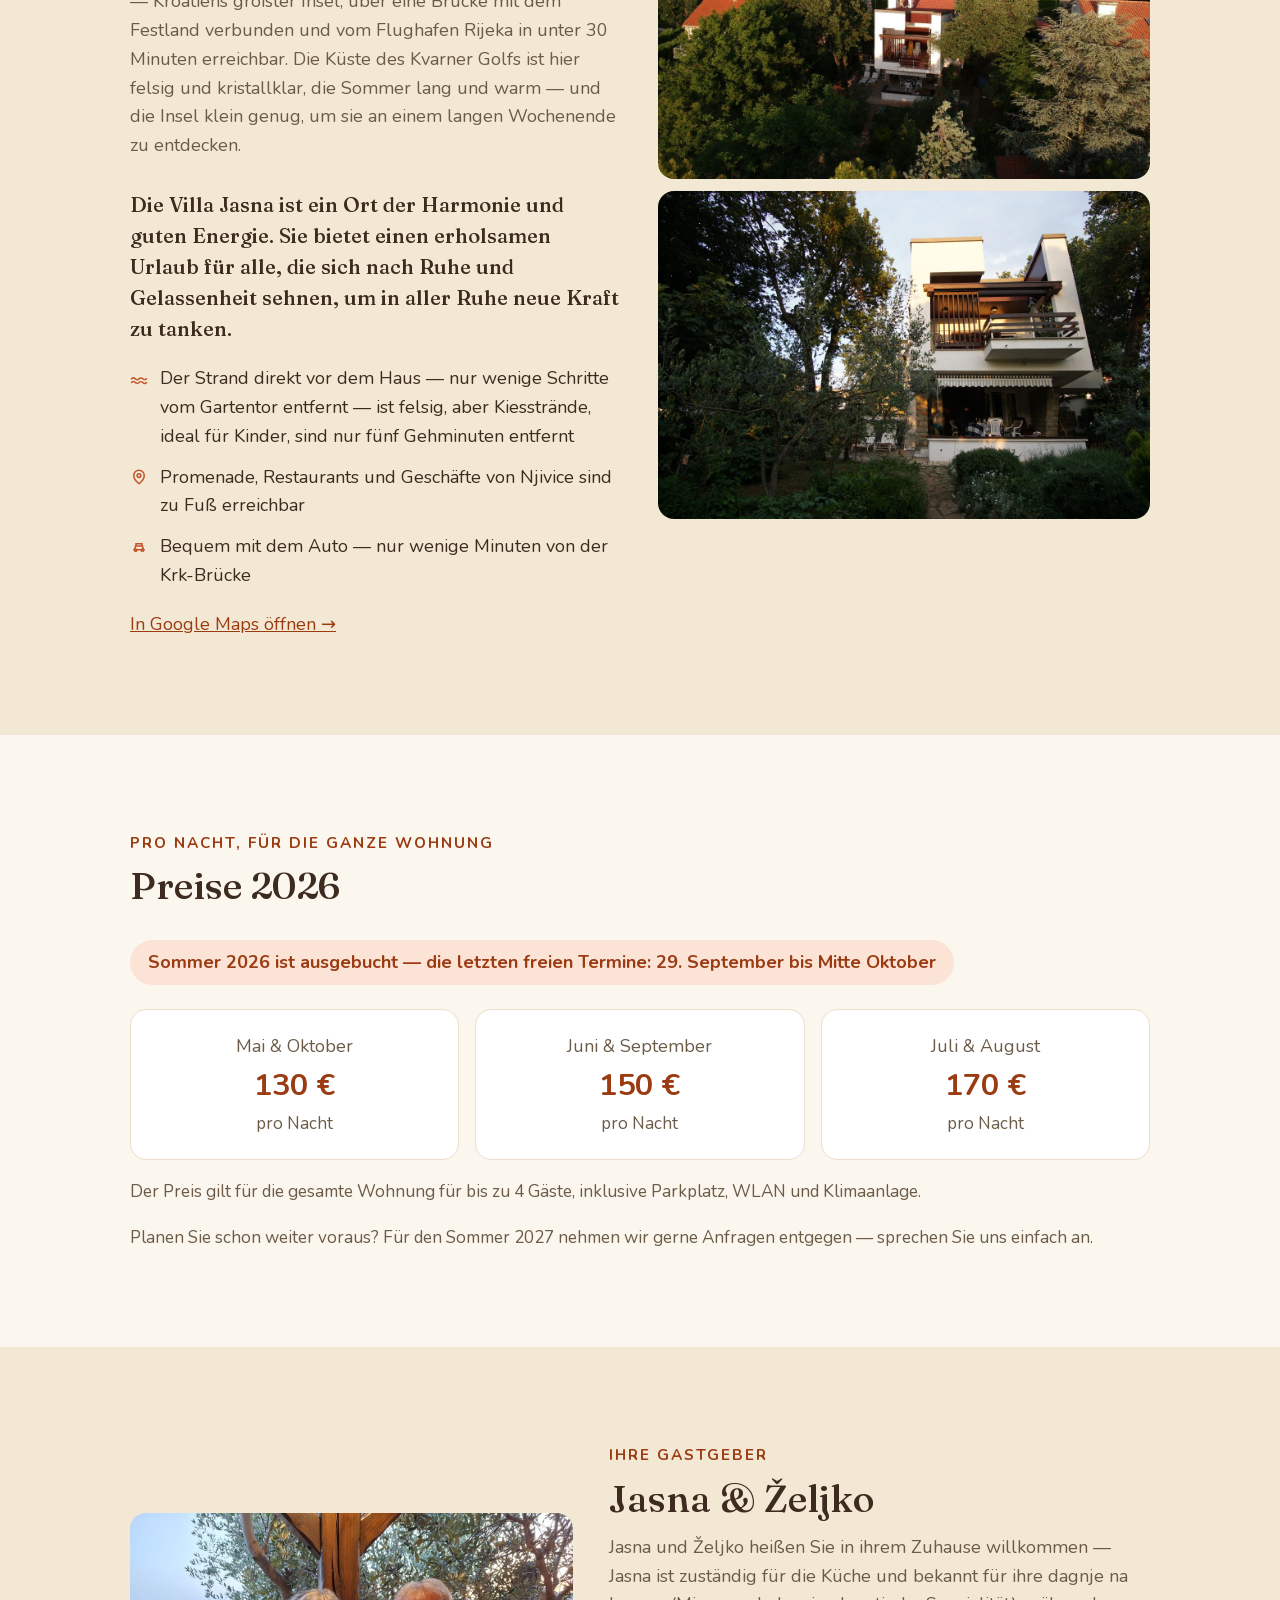
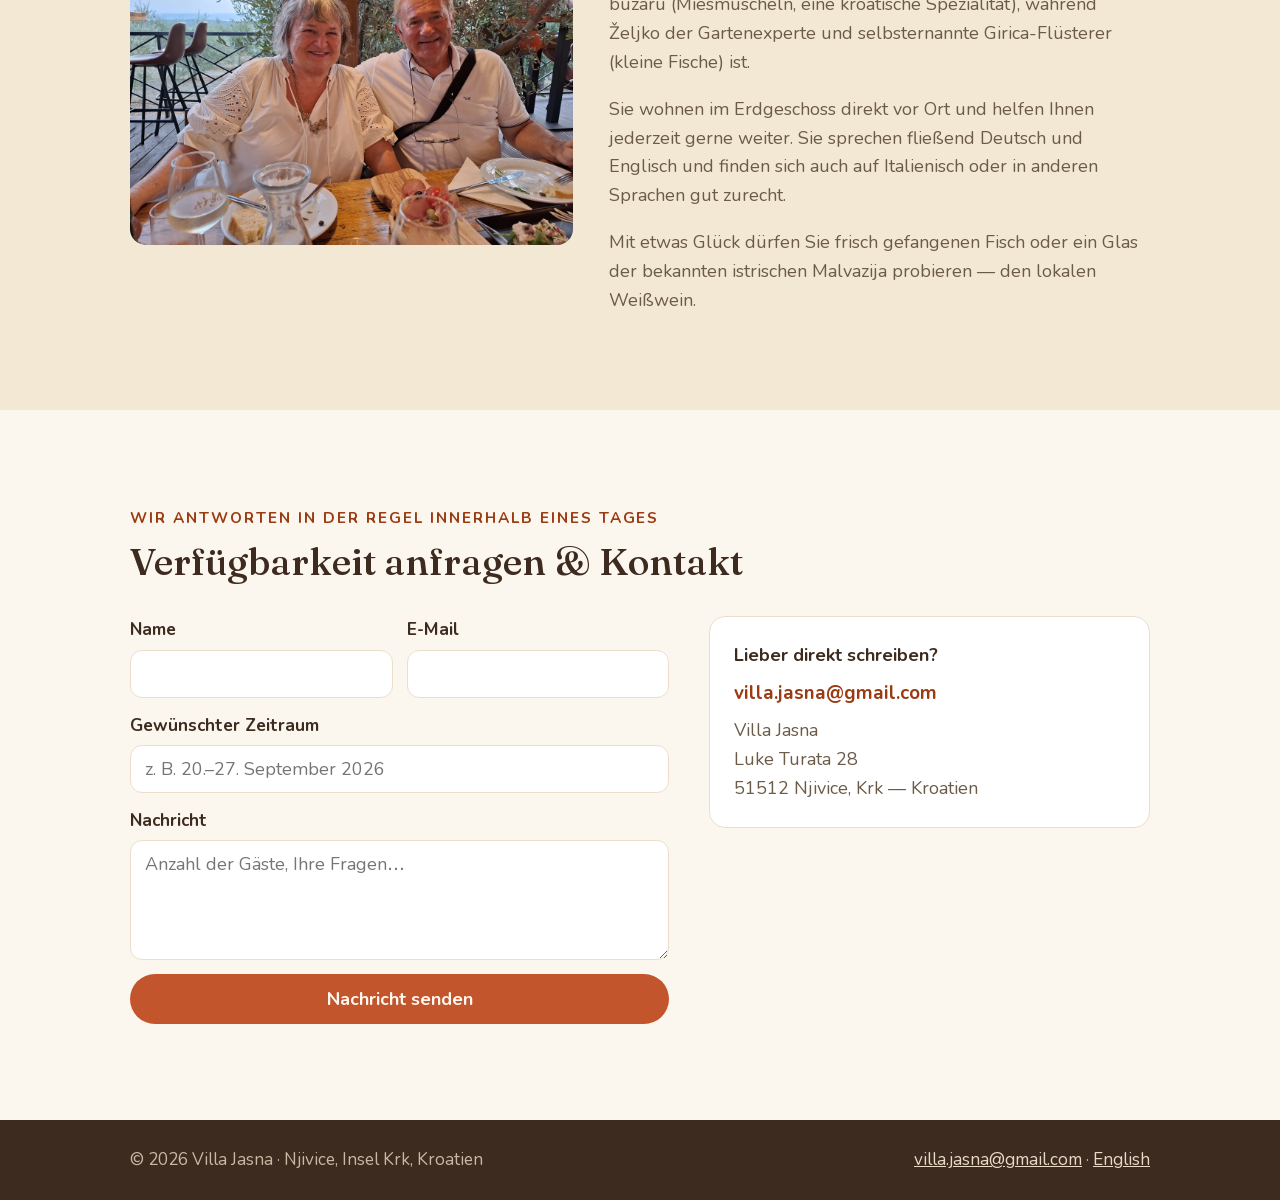
==== commit 81dd779d: "Add files via upload" ====
--- a/de/index.html
+++ b/de/index.html
@@ -73,7 +73,7 @@
     "checkoutTime": "10:00"
   }
   </script>
-  <link rel="stylesheet" href="../assets/css/style.css?v=13">
+  <link rel="stylesheet" href="../assets/css/style.css?v=16">
   <link rel="icon" href="data:image/svg+xml,%3Csvg xmlns='http://www.w3.org/2000/svg' viewBox='0 0 24 24'%3E%3Ccircle cx='12' cy='12' r='5' fill='%23c2552b'/%3E%3C/svg%3E">
 </head>
 <body>
@@ -168,17 +168,16 @@
           <div class="section-head" style="margin-bottom: 0;">
             <p class="kicker">Erste Reihe am Meer</p>
             <h2>Das Haus &amp; seine Lage in Njivice</h2>
-            <p>Die Villa Jasna liegt in erster Reihe zum Meer, zum Strand und zur Strandpromenade, in einem ruhigen Wohnviertel von Njivice — ein charmantes Retro-Haus auf der Insel Krk, in dem wir das ganze Jahr über leben und immer für Sie da sind.</p>
+            <p>Die Villa Jasna liegt in erster Reihe zum Meer, zum Strand und zur Strandpromenade, in einem ruhigen Wohnviertel von Njivice — ein charmantes Retro-Haus auf der Insel Krk, unser Zuhause das ganze Jahr über.</p>
             <p>Njivice ist eines der ruhigsten und grünsten Dörfer auf Krk — Kroatiens größter Insel, über eine Brücke mit dem Festland verbunden und vom Flughafen Rijeka in unter 30 Minuten erreichbar. Die Küste des Kvarner Golfs ist hier felsig und kristallklar, die Sommer lang und warm — und die Insel klein genug, um sie an einem langen Wochenende zu entdecken.</p>
+            <p class="pull-line">Die Villa Jasna ist ein Ort der Harmonie und guten Energie. Sie bietet einen erholsamen Urlaub für alle, die sich nach Ruhe und Gelassenheit sehnen, um in aller Ruhe neue Kraft zu tanken.</p>
           </div>
           <ul class="loc-points">
-            <li><svg viewBox="0 0 24 24" fill="none" stroke="currentColor" stroke-width="2" stroke-linecap="round" aria-hidden="true"><path d="M2 18c1.5-1.5 3.5-1.5 5 0s3.5 1.5 5 0 3.5-1.5 5 0 3.5 1.5 5 0M2 13c1.5-1.5 3.5-1.5 5 0s3.5 1.5 5 0 3.5-1.5 5 0 3.5 1.5 5 0"/></svg>Der Strand liegt nur wenige Schritte vom Gartentor entfernt</li>
-            <li><svg viewBox="0 0 24 24" fill="none" stroke="currentColor" stroke-width="2" stroke-linecap="round" aria-hidden="true"><path d="M2 18c1.5-1.5 3.5-1.5 5 0s3.5 1.5 5 0 3.5-1.5 5 0 3.5 1.5 5 0M2 13c1.5-1.5 3.5-1.5 5 0s3.5 1.5 5 0 3.5-1.5 5 0 3.5 1.5 5 0"/></svg>Der Strand direkt vor dem Haus ist felsig, aber zwei Sandstrände in fünf Gehminuten sind ideal für Kinder</li>
+            <li><svg viewBox="0 0 24 24" fill="none" stroke="currentColor" stroke-width="2" stroke-linecap="round" aria-hidden="true"><path d="M2 18c1.5-1.5 3.5-1.5 5 0s3.5 1.5 5 0 3.5-1.5 5 0 3.5 1.5 5 0M2 13c1.5-1.5 3.5-1.5 5 0s3.5 1.5 5 0 3.5-1.5 5 0 3.5 1.5 5 0"/></svg>Der Strand direkt vor dem Haus — nur wenige Schritte vom Gartentor entfernt — ist felsig, aber Kiesstrände, ideal für Kinder, sind nur fünf Gehminuten entfernt</li>
             <li><svg viewBox="0 0 24 24" fill="none" stroke="currentColor" stroke-width="2" stroke-linecap="round" aria-hidden="true"><path d="M12 21s-7-5.5-7-11a7 7 0 0 1 14 0c0 5.5-7 11-7 11z"/><circle cx="12" cy="10" r="2.5"/></svg>Promenade, Restaurants und Geschäfte von Njivice sind zu Fuß erreichbar</li>
             <li><svg viewBox="0 0 24 24" fill="none" stroke="currentColor" stroke-width="2" stroke-linecap="round" aria-hidden="true"><path d="M5 17h14M6 17l1.5-5h9L18 17M8 12V9h8v3"/><circle cx="7.5" cy="17.5" r="1.5"/><circle cx="16.5" cy="17.5" r="1.5"/></svg>Bequem mit dem Auto — nur wenige Minuten von der Krk-Brücke</li>
           </ul>
           <p style="margin-top: 20px;"><a href="https://maps.google.com/?q=Luke+Turata+28,+51512+Njivice,+Croatia" rel="noopener" target="_blank">In Google Maps öffnen →</a></p>
-          <p style="margin-top: 28px; font-family: var(--font-serif); font-size: 1.15rem; line-height: 1.5; color: var(--ink);">Die Villa Jasna ist ein Ort der Harmonie und guten Energie. Sie bietet einen erholsamen Urlaub für alle, die sich nach Ruhe und Gelassenheit sehnen, um in aller Ruhe neue Kraft zu tanken.</p>
         </div>
         <div class="pics">
           <img src="../assets/img/villa-jasna-aerial-njivice.jpg" alt="Luftaufnahme des Hauses zwischen Bäumen mit dem Ort Njivice im Hintergrund" loading="lazy">
@@ -288,6 +287,6 @@
   <span class="lb-counter" aria-live="polite"></span>
 </div>
 
-<script src="../assets/js/main.js?v=13"></script>
+<script src="../assets/js/main.js?v=16"></script>
 </body>
 </html>
--- a/assets/css/style.css
+++ b/assets/css/style.css
@@ -242,13 +242,22 @@
   line-height: 1.2;
   margin-bottom: 12px;
 }
-.section-head p:not(.kicker) { color: var(--muted); }
+.section-head p:not(.kicker):not(.pull-line) { color: var(--muted); }
+.section-head p + p { margin-top: 1em; }
+.section-head .pull-line {
+  margin-top: 1.4em;
+  font-family: var(--font-serif);
+  font-size: 1.15rem;
+  line-height: 1.5;
+  color: var(--ink);
+}
 
 /* Apartment intro + photo break + numbers */
 .intro-block { max-width: 560px; margin: 0 auto; text-align: center; }
 .intro-block .kicker { display: block; margin-bottom: 12px; }
 .intro-block h2 { font-size: clamp(1.6rem, 4vw, 2.4rem); line-height: 1.25; margin-bottom: 18px; }
 .intro-block p:not(.kicker) { color: var(--muted); }
+.intro-block p + p { margin-top: 1em; }
 
 .carousel { position: relative; width: 100%; }
 .carousel-img-btn {
